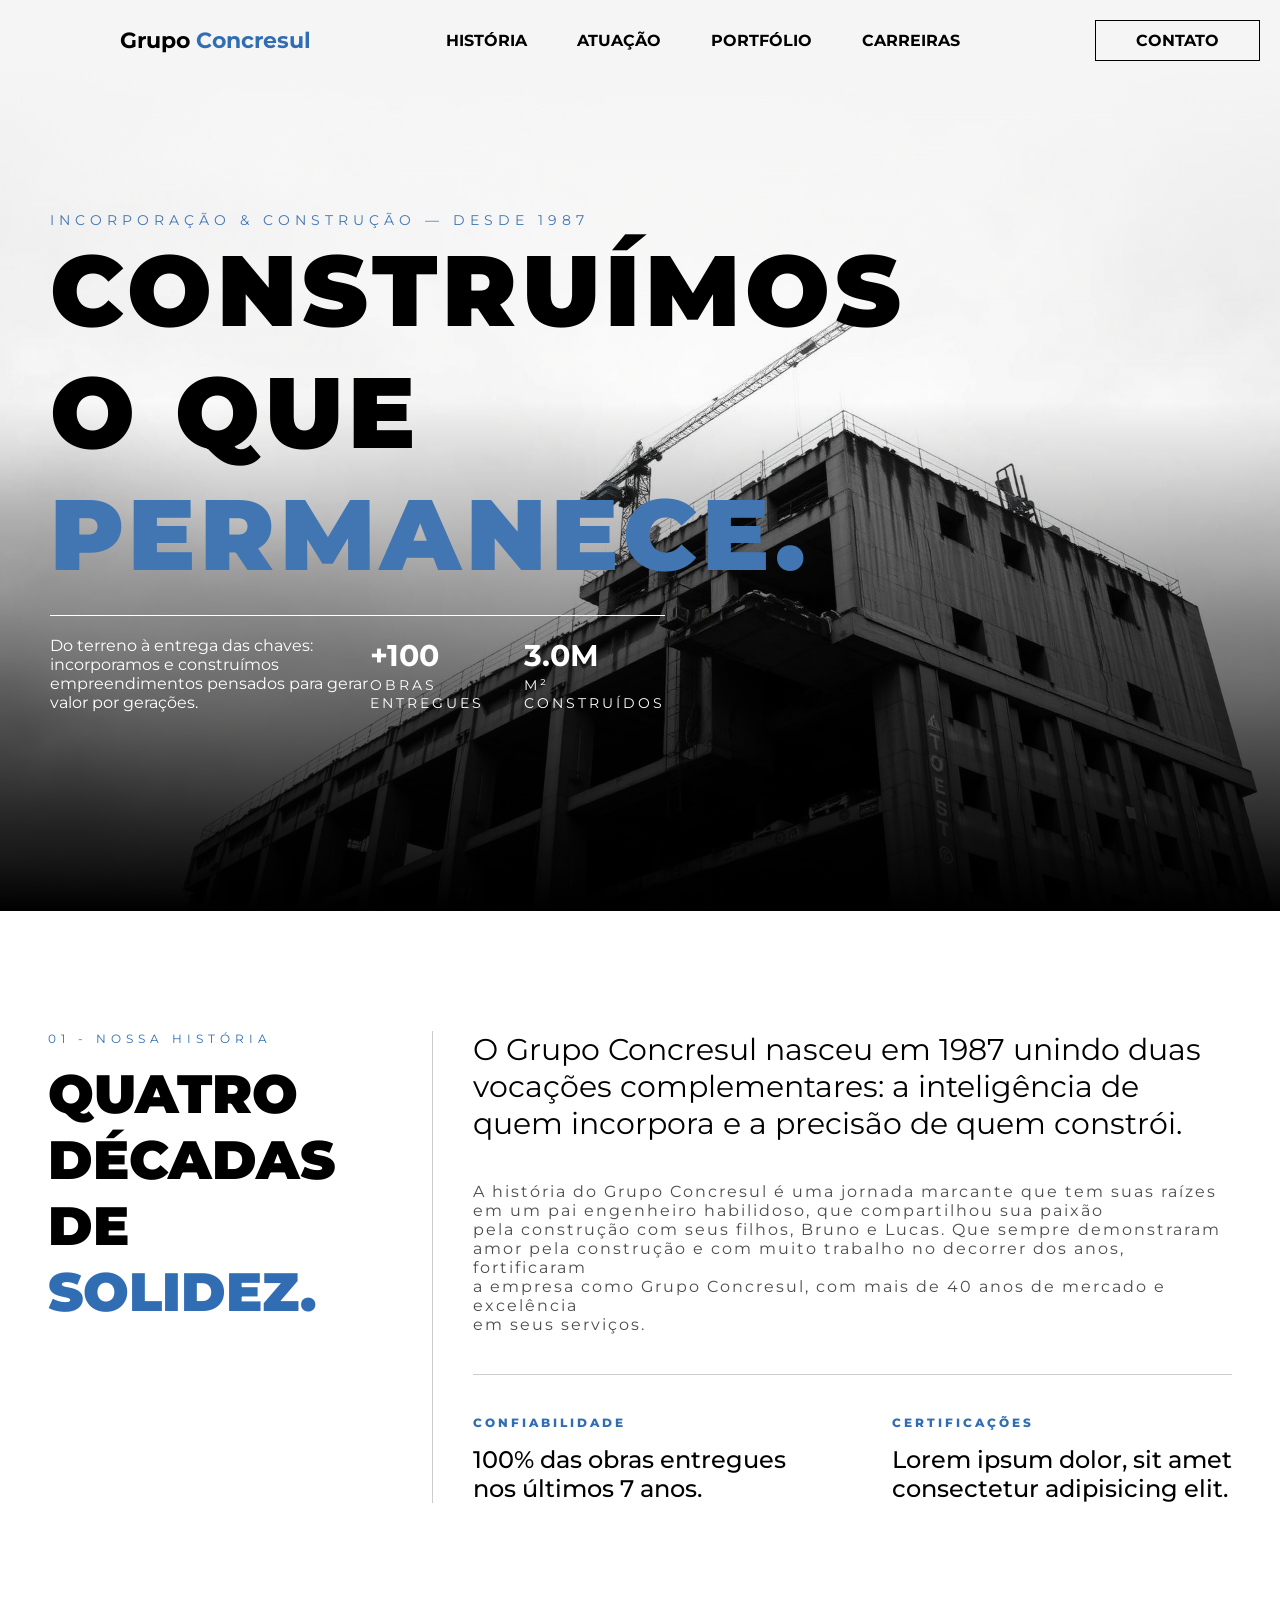
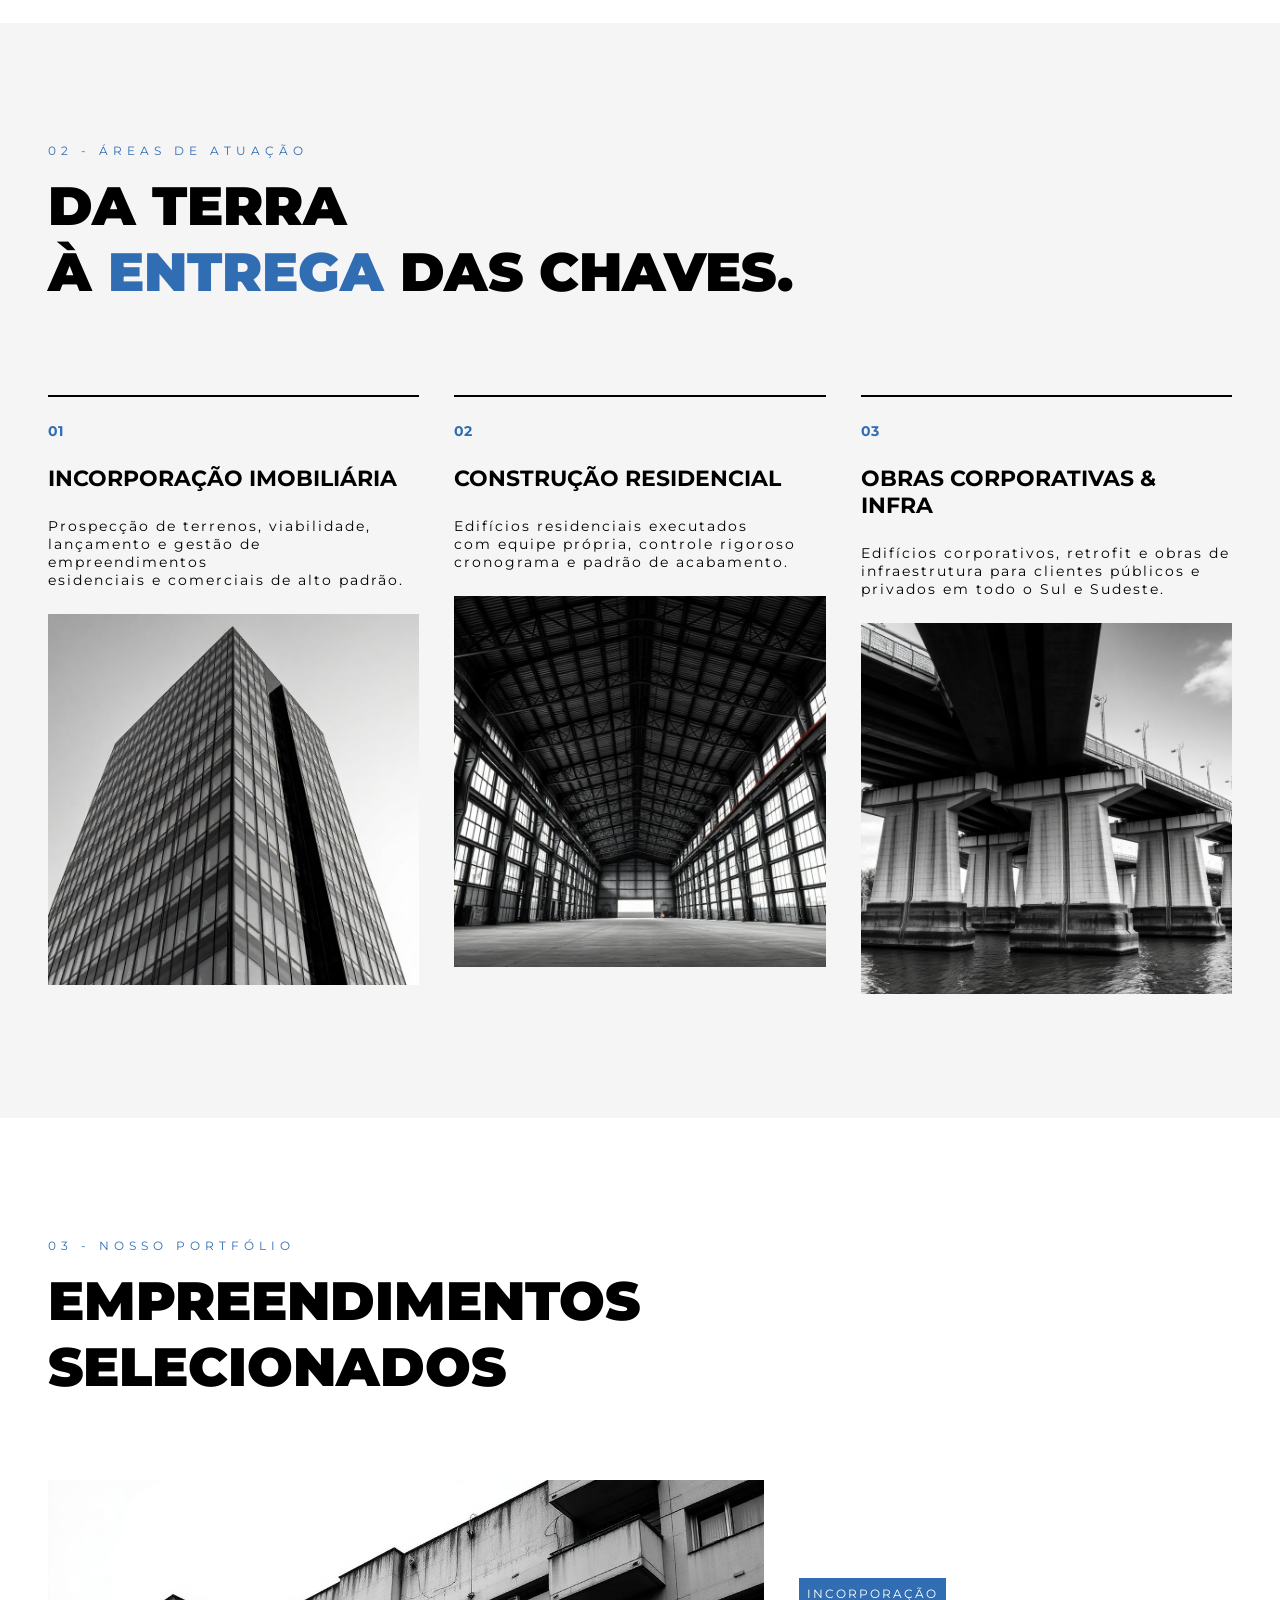
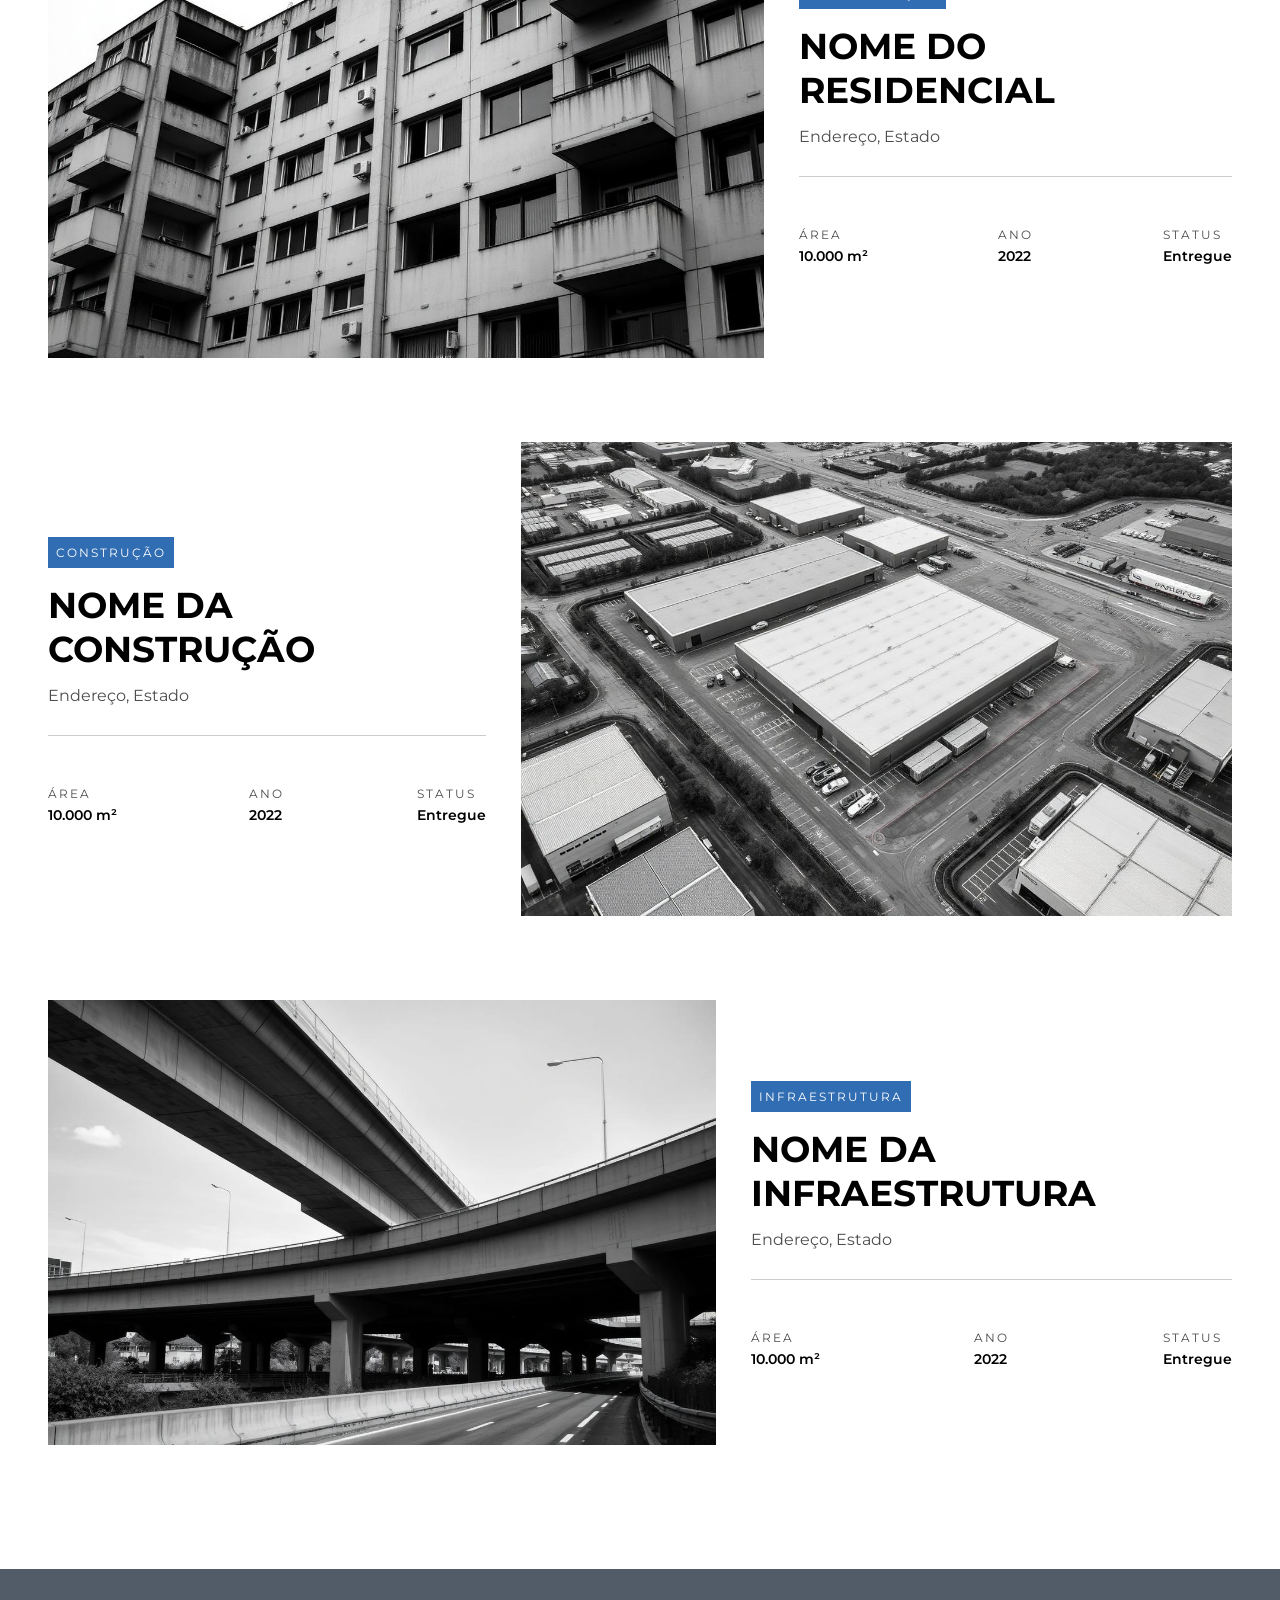
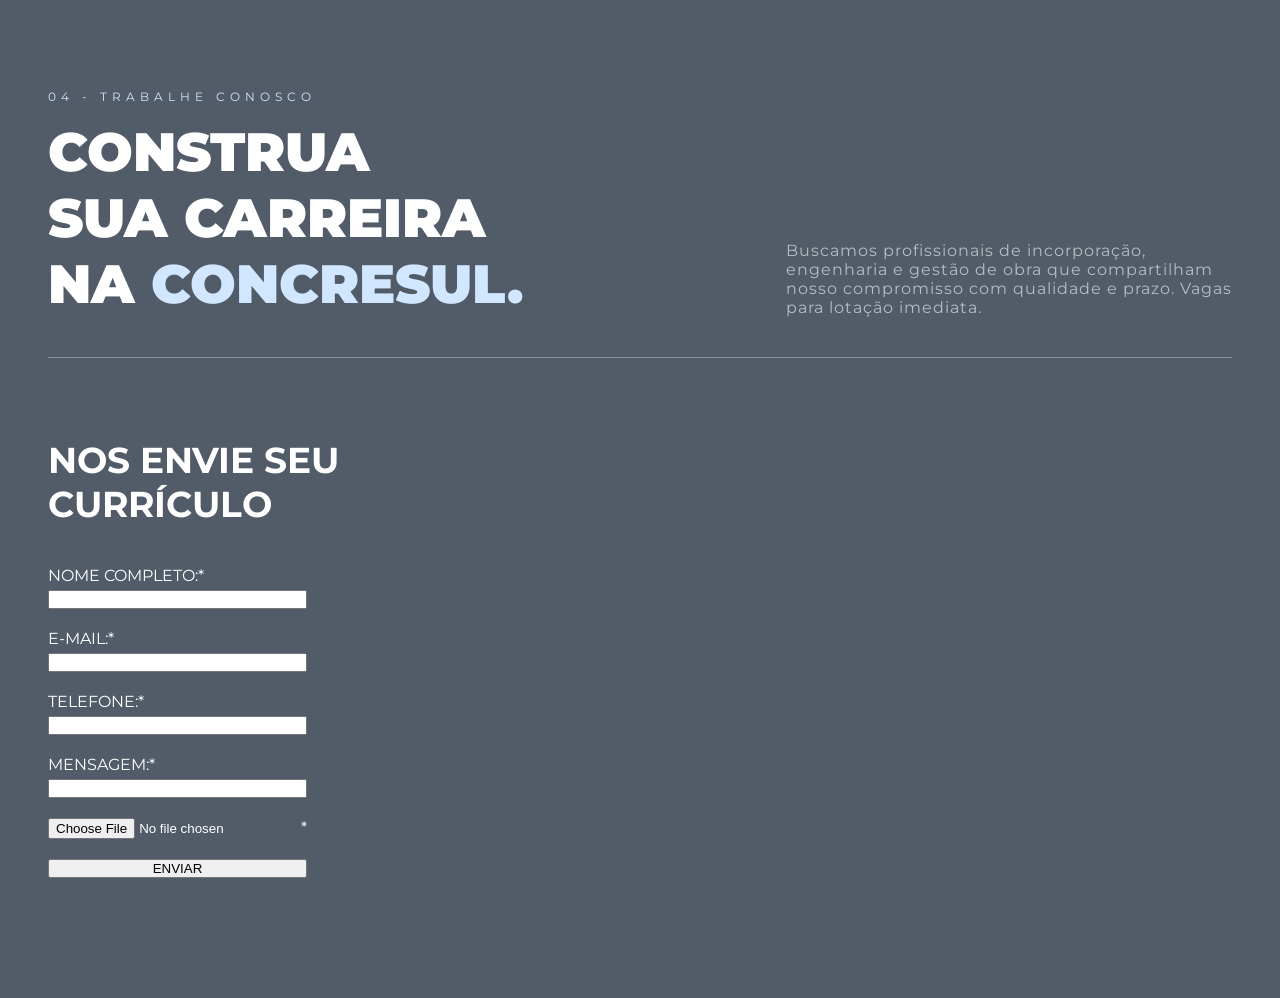
==== index.html @ 173fb658 "Nono commit - Adesão de section (Trabalhe Conosco)" ====
<!DOCTYPE html>
<html lang="pt-br">
<head>
    <meta charset="UTF-8">
    <meta name="viewport" content="width=device-width, initial-scale=1.0">
    <title>Grupo Concresul</title>
    <link rel="stylesheet" href="style.css">
</head>
<body>
    <header class="header">
        <div class="logo">
            <h1>
                <a href="">Grupo <span>Concresul</span></a>
            </h1>
        </div>

        <nav>
            <ul>
                <li><a href="">HISTÓRIA</a></li>
                <li><a href="">ATUAÇÃO</a></li>
                <li><a href="">PORTFÓLIO</a></li>
                <li><a href="">CARREIRAS</a></li>
            </ul>
        </nav>

        <div class="acoes">
            <a href="" class="btn-contato">CONTATO</a>
        </div>
    </header>

    <section class="inicio">
        <div class="textos">

            <div class="intro">
                <p>INCORPORAÇÃO & CONSTRUÇÃO — DESDE 1987</p>
            </div>

            <div class="headline">
                <h2>CONSTRUÍMOS<br>
                    O QUE<br>
                    <span>PERMANECE.</span>
                </h2>
            </div>

            <hr>

            <div class="descricao-estatisticas">
                
                <div class="descricao">
                    <p>
                        Do terreno à entrega das chaves: incorporamos e construímos<br>
                        empreendimentos pensados para gerar valor por gerações.
                    </p>
                </div>

                <div class="estatisticas">
                    
                    <div class="estatistica-item">
                        <p>+100</p>
                        <span>OBRAS ENTREGUES</span>
                    </div>

                    <div class="estatistica-item">
                        <p>3.0M</p>
                        <span>M² CONSTRUÍDOS</span>
                    </div>

                </div>

            </div>

        </div>
    </section>

    <section class="historia">
        <div class="historia-container">
            <div class="historia-header">
                <p class="historia-label">01 - NOSSA HISTÓRIA</p>
                <h2 class="historia-title">
                    QUATRO<br>
                    DÉCADAS<br>
                    DE <span>SOLIDEZ.</span>
                </h2>
            </div>

            <div class="historia-content">

                <div class="historia-texto">
                    <h3 class="historia-destaque">
                        O Grupo Concresul nasceu em 1987 unindo duas<br>
                        vocações complementares: a inteligência de<br>
                        quem incorpora e a precisão de quem constrói.
                    </h3>

                    <p class="historia-descricao">
                        A história do Grupo Concresul é uma jornada marcante que tem suas raízes <br> 
                        em um pai engenheiro habilidoso, que compartilhou sua paixão <br> 
                        pela construção com seus filhos, Bruno e Lucas. Que sempre demonstraram <br> 
                        amor pela construção e com muito trabalho no decorrer dos anos, fortificaram <br> 
                        a empresa como Grupo Concresul, com mais de 40 anos de mercado e excelência <br> 
                        em seus serviços.
                    </p>
                </div>

                <div class="historia-diferenciais">

                    <div class="diferencial">
                        <h4>CONFIABILIDADE</h4>
                        <p>100% das obras entregues<br> nos últimos 7 anos.</p>
                    </div>

                    <div class="diferencial">
                        <h4>CERTIFICAÇÕES</h4>
                        <p>Lorem ipsum dolor, sit amet<br> consectetur adipisicing elit.</p>
                    </div>

                </div>

            </div>
        </div>
    </section>

    <section class="areas">

        <div class="areas-content">

            <div class="areas-header">
                <p class="areas-label">02 - ÁREAS DE ATUAÇÃO</p>
                <h2 class="areas-title">
                    DA TERRA<br>
                    À <span>ENTREGA</span> DAS CHAVES.
                </h2>
            </div>

            <div class="areas-grid">

                <div class="area-card">
                    <div class="card-header">
                        <p class="area-numero">01</p>
                        <h3 class="area-titulo">INCORPORAÇÃO IMOBILIÁRIA</h3>
                        <p class="area-descricao">
                            Prospecção de terrenos, viabilidade,<br>
                            lançamento e gestão de empreendimentos<br>
                            esidenciais e comerciais de alto padrão.
                        </p>
                    </div>
                    <div class="area-image">
                        <img src="images/area-corporativo.jpg" alt="">
                    </div>
                </div>

                <div class="area-card">
                    <div class="card-header">
                        <p class="area-numero">02</p>
                        <h3 class="area-titulo">CONSTRUÇÃO RESIDENCIAL</h3>
                        <p class="area-descricao">
                            Edifícios residenciais executados<br> 
                            com equipe própria, controle rigoroso<br> cronograma e padrão de acabamento.
                        </p>
                    </div>
                    <div class="area-image">
                        <img src="images/area-industrial.jpg" alt="">
                    </div>
                </div>

                <div class="area-card">
                    <div class="card-header">
                        <p class="area-numero">03</p>
                        <h3 class="area-titulo">OBRAS CORPORATIVAS & INFRA</h3>
                        <p class="area-descricao">
                            Edifícios corporativos, retrofit e obras de<br>
                            infraestrutura para clientes públicos e<br>
                            privados em todo o Sul e Sudeste.
                        </p>
                    </div>
                    <div class="area-image">
                        <img src="images/area-infra.jpg" alt="">
                    </div>
                </div>

            </div>

        </div>
    </section>

    <section class="portfolio">

        <div class="portfolio-container">

            <header class="portfolio-header">
                <p class="section-label">03 - NOSSO PORTFÓLIO</p>
                <h2 class="section-title">
                    EMPREENDIMENTOS<br>
                    SELECIONADOS
                </h2>
            </header>

            <div class="portfolio-item">

                <div class="portfolio-media">
                    <img src="images/portfolio-1.jpg" alt="">
                </div>

                <div class="portfolio-info">

                    <div class="portfolio-info-header">
                        <span class="portfolio-category">INCORPORAÇÃO</span>
                        <h3 class="portfolio-name">NOME DO RESIDENCIAL</h3>
                        <p class="portfolio-location"> Endereço, Estado</p>
                    </div>

                    <div class="portfolio-meta">

                        <div class="portfolio-meta-item">
                            <p class="meta-label">ÁREA</p>
                            <p class="meta-value">10.000 m²</p>
                        </div>

                        <div class="portfolio-meta-item">
                            <p class="meta-label">ANO</p>
                            <p class="meta-value">2022</p>
                        </div>

                        <div class="portfolio-meta-item">
                            <p class="meta-label">STATUS</p>
                            <p class="meta-value">Entregue</p>
                        </div>
                    </div>
                </div>
            </div>

            <div class="portfolio-item-left">

                <div class="portfolio-media">
                    <img src="images/portfolio-2.jpg" alt="">
                </div>

                <div class="portfolio-info">

                    <div class="portfolio-info-header">
                        <span class="portfolio-category">CONSTRUÇÃO</span>
                        <h3 class="portfolio-name">NOME DA CONSTRUÇÃO</h3>
                        <p class="portfolio-location"> Endereço, Estado</p>
                    </div>

                    <div class="portfolio-meta">

                        <div class="portfolio-meta-item">
                            <p class="meta-label">ÁREA</p>
                            <p class="meta-value">10.000 m²</p>
                        </div>

                        <div class="portfolio-meta-item">
                            <p class="meta-label">ANO</p>
                            <p class="meta-value">2022</p>
                        </div>

                        <div class="portfolio-meta-item">
                            <p class="meta-label">STATUS</p>
                            <p class="meta-value">Entregue</p>
                        </div>
                    </div>
                </div>
            </div>

            <div class="portfolio-item">

                <div class="portfolio-media">
                    <img src="images/portfolio-3.jpg" alt="">
                </div>

                <div class="portfolio-info">

                    <div class="portfolio-info-header">
                        <span class="portfolio-category">INFRAESTRUTURA</span>
                        <h3 class="portfolio-name">NOME DA INFRAESTRUTURA</h3>
                        <p class="portfolio-location"> Endereço, Estado</p>
                    </div>

                    <div class="portfolio-meta">

                        <div class="portfolio-meta-item">
                            <p class="meta-label">ÁREA</p>
                            <p class="meta-value">10.000 m²</p>
                        </div>

                        <div class="portfolio-meta-item">
                            <p class="meta-label">ANO</p>
                            <p class="meta-value">2022</p>
                        </div>

                        <div class="portfolio-meta-item">
                            <p class="meta-label">STATUS</p>
                            <p class="meta-value">Entregue</p>
                        </div>
                    </div>
                </div>
            </div>

        </div>
    </section>
    
    <section class="trabalhe-conosco">

        <div class="trabalhe-content">
            <div class="trabalhe-header">
                <div class="trabalhe-cima">
                    <p>04 - TRABALHE CONOSCO</p>
                </div>
                <div class="trabalhe-baixo">
                    <h1>CONSTRUA<br>
                        SUA CARREIRA<br>
                        NA <span>CONCRESUL.</span></h1>
                        
                    <p>Buscamos profissionais de incorporação,<br>
                       engenharia e gestão de obra que compartilham<br>
                       nosso compromisso com qualidade e prazo. Vagas<br>
                       para lotação imediata.</p>
                </div>
            </div>

            <div class="trabalhe-formulario">

                <div class="formulario-header">
                    <h1>NOS ENVIE SEU<br>
                        CURRÍCULO</h1>
                </div>
                
                <div class="formulario">
                    <form action="" method="post">
                        <div class="nome">
                            <label for="name">NOME COMPLETO:<span>*</span></label>
                            <input type="text" required>
                        </div>

                        <div class="email">
                            <label for="email">E-MAIL:<span>*</span></label>
                            <input type="email" required>
                        </div>

                        <div class="telefone">
                            <label for="phone">TELEFONE:<span>*</span></label>
                            <input type="text" required>
                        </div>

                        <div class="mensagem">  
                            <label for="msg">MENSAGEM:<span>*</span></label>
                            <input type="text" required>
                        </div>

                        <div class="curriculo">
                            <label for="curriculo"></label>
                            <input type="file" required><span>*</span>
                        </div>

                        <button type="submit">ENVIAR</button>
                    </form>
                </div>
            </div>
        </div>
    </section>
</body>
</html>
---- style.css ----
@import url('https://fonts.googleapis.com/css2?family=Montserrat:ital,wght@0,100..900;1,100..900&display=swap');

*{
    margin: 0;
    padding: 0;
    box-sizing: border-box;
}

body{
    font-family: Montserrat;
}

html{
    scroll-behavior: smooth;
}

/* ===================== */
/* LAYOUT - HEADER */
/* ===================== */

.header{
    display: flex;
    justify-content: space-between;
    align-items: center;
    position: relative;

    padding: 20px 20px 0 120px;
    background-color: whitesmoke;
}

.logo h1{
    font-size: 22px;
}

.logo a{
    text-decoration: none;
    color: black;
}

.logo span{
    color: rgb(49, 109, 179);
}

/* ===================== */
/* NAVEGAÇÃO */
/* ===================== */

.header nav ul{
    display: flex;
    gap: 50px;
    list-style: none;
    font-size: 16px;
}

.header nav a{
    text-decoration: none;
    color: black;
    font-weight: bold;
    transition: 0.2s;
}

.header nav a:hover{
    color: rgba(0, 0, 0, 0.5);
}

/* ===================== */
/* COMPONENTES */
/* ===================== */

.acoes a{
    text-decoration: none;
    color: black;
}

.btn-contato{
    display: inline-block;
    border: 1px solid black;
    padding: 10px 40px;
    font-family: Montserrat;
    font-weight: bold;
    font-size: 16px;
    cursor: pointer;
    transition: 0.2s ease;
}

.btn-contato:hover{
    color: white;
    background-color: rgb(20, 58, 100);
    border-color: rgb(20, 58, 100);
}

/* ===================== */
/* HERO / INICIO */
/* ===================== */

.inicio{
    position: relative;
    min-height: 850px;

    padding: 150px 0 0 50px;

    background: url(images/obras.jpg) center/cover no-repeat;
}

.inicio::before{
    content: "";
    position: absolute;
    inset: 0;

    background: linear-gradient(
        to bottom,
        whitesmoke 0%,
        rgba(255,255,255,0) 40%,
        black 100%
    );
}

.inicio .textos{
    position: relative;
    z-index: 2;
}

.inicio .intro p{
    font-size: 14px;
    letter-spacing: 5px;
    color: rgb(65, 118, 179);
}

.inicio .headline h2{
    font-size: 100px;
    font-weight: 900;
    letter-spacing: 5px;
}

.inicio .headline span{
    color: rgb(65, 118, 179);
}

.inicio hr{
    height: 1px;
    width: 50%;
    background-color: white;
    border: none;
    margin: 20px 0;
}

/* ===================== */
/* DESCRIÇÃO + ESTATÍSTICAS */
/* ===================== */

.inicio .descricao-estatisticas{
    display: flex;
    justify-content: space-between;
    align-items: center;

    max-width: 50%;
    color: white;
}

.inicio .estatisticas{
    display: flex;
    gap: 40px;
}

.inicio .estatistica-item{
    display: flex;
    flex-direction: column;
    gap: 2px;
}

.inicio .estatistica-item p{
    font-size: 30px;
    font-weight: bold;
}

.inicio .estatistica-item span{
    font-size: 14px;
    letter-spacing: 3px;
}

/* ===================== */
/*       HISTÓRIA        */
/* ===================== */

.historia{
    padding: 120px 48px;
    display: flex;
    justify-content: center;
    gap: 40px;
}

.historia-container{
    width: 100%;
    max-width: 1300px;
    display: flex;
    gap: 40px;
}

.historia-header{
    border-right: 1px solid rgba(0, 0, 0, 0.2);
    padding-right: 40px;
}

.historia-label{
    font-size: 12px;
    color: rgb(49, 109, 179);
    letter-spacing: 5px;
    padding-bottom: 15px;
}

.historia-title{
    font-size: 54px;
    font-weight: 900;
}

.historia-title span{
    color: rgb(49, 109, 179);
}

.historia-content{
    display: flex;
    flex-direction: column;
    gap: 40px;
}

.historia-texto{
    display: flex;
    flex-direction: column;
    gap: 40px;
    border-bottom: 1px solid rgba(0, 0, 0, 0.2);
}

.historia-destaque{
    font-weight: 400;
    font-size: 30px;
}

.historia-descricao{
    letter-spacing: 2px;
    color: rgba(0, 0, 0, 0.7);
    padding-bottom: 40px;
}

.historia-diferenciais{
    display: flex;
    justify-content: space-between;
}

.diferencial h4{
    font-size: 12px;
    font-weight: 800;
    letter-spacing: 3px;
    color: rgb(49, 109, 179);
    padding-bottom: 15px;
}

.diferencial p{
    font-weight: 500;
    font-size: 24px;
}

/* ===================== */
/*   ÁREAS DE ATUAÇÃO    */
/* ===================== */

.areas{
    background-color: whitesmoke;
    padding: 120px 48px;
    display: flex;
    justify-content: center;
}

.areas-content{
    width: 100%;
    max-width: 1300px;
}

.areas-header{
    margin-bottom: 90px;
}

.areas-label{
    font-size: 12px;
    letter-spacing: 5px;
    color: rgb(49, 109, 179);
    margin-bottom: 15px;
}

.areas-title{
    font-size: 54px;
    font-weight: 900;
}

.areas-title span{
    color: rgb(49, 109, 179);
}

.areas-grid{
    display: flex;
    gap: 35px;
}

.area-card{
    display: flex;
    flex-direction: column;
    gap: 25px;
    transition: transform 0.3s ease;
    cursor: pointer;
}

.area-card .card-header{
    transition: transform 0.3s ease;
}

.area-image{
    overflow: hidden;
}

.area-image img{
    width: 100%;
    max-width: 405px;
    object-fit: cover;
    transition: transform 0.4s ease;
}

.area-card:hover .area-image img{
    transform: scale(1.05);
}

.area-card:hover .card-header{
    transform: translateY(-10px);
}

.card-header{
    display: flex;
    flex-direction: column;
    gap: 25px;
}

.area-numero{
    border-top: 2px solid black;
    padding-top: 25px;
    font-size: 14px;
    font-weight: bold;
    color: rgb(49, 109, 179);
}

.area-titulo{
    font-size: 22px;
    font-weight: 700;
}

.area-descricao{
    font-size: 14px;
    letter-spacing: 2px;
}

/* ===================== */
/*       PORTFÓLIO       */
/* ===================== */

.portfolio{
    padding: 120px 48px;
    display: flex;
    justify-content: center;
}

.portfolio-container{
    width: 100%;
    max-width: 1300px;
    display: flex;
    flex-direction: column;

    gap: 80px;
}

.section-label{
    font-size: 12px;
    letter-spacing: 5px;
    color: rgb(49, 109, 179);
    margin-bottom: 15px;
}

.section-title{
    font-size: 54px;
    font-weight: 900;
}

.portfolio-item{
    display: flex;
    align-items: center;
    gap: 35px;
}

.portfolio-item-left{
    display: flex;
    flex-direction: row-reverse;
    align-items: center;
    gap: 35px;
}

.portfolio-media{
    overflow: hidden;
}

.portfolio-media img{
    width: 100%;
    max-width: 750px;
    object-fit: cover;

    transition: transform 0.4s ease;
}

.portfolio-media img:hover{
    transform: scale(1.05);
}

.portfolio-info{
    display: flex;
    flex-direction: column;
    gap: 50px;
}

.portfolio-info-header{
    display: flex;
    flex-direction: column;
    gap: 15px;
    padding-bottom: 30px;
    border-bottom: 1px solid rgba(0, 0, 0, 0.2);
}

.portfolio-category{
    background-color: rgb(49, 109, 179);
    color: white;
    font-size: 12px;
    padding: 8px;
    letter-spacing: 2px;
    width: fit-content;
}

.portfolio-name{
    font-size: 36px;
}

.portfolio-location{
    color: rgba(0, 0, 0, 0.7);
}

.portfolio-meta{
    display: flex;
    justify-content: space-between;
}

.portfolio-meta-item{
    display: flex;
    flex-direction: column;
    gap: 5px;
}

.meta-label{
    font-size: 12px;
    letter-spacing: 2px;
    color: rgba(0, 0, 0, 0.7);
}

.meta-value{
    font-size: 14px;
    font-weight: 600;
}

/* ===================== */
/*   TRABALHE CONOSCO    */
/* ===================== */

.trabalhe-conosco{
    padding: 120px 48px;
    display: flex;
    justify-content: center;
    background-color: rgb(81, 92, 104);
    color: white;
}

.trabalhe-content{
    width: 100%;
    max-width: 1300px;
    display: flex;
    flex-direction: column;

    gap: 80px;
}

.trabalhe-header{
    display: flex;
    flex-direction: column;
    padding-bottom: 40px;

    border-bottom: 1px solid rgba(255, 255, 255, 0.329);
}

.trabalhe-cima p{
    font-size: 12px;
    letter-spacing: 5px;
    color: rgb(209, 230, 255);
    margin-bottom: 15px;
}

.trabalhe-baixo{
    display: flex;
    align-items: end;
    justify-content: space-between;
}

.trabalhe-baixo p{
    font-size: 16px;
    letter-spacing: 1px;
    color: rgba(255, 255, 255, 0.589);
}

.trabalhe-baixo h1{
    font-size: 54px;
    font-weight: 900;
}

.trabalhe-baixo span{
    color: rgb(209, 230, 255);
}

.trabalhe-formulario{
    display: flex;
    flex-direction: column;
    gap: 40px;
}

.formulario-header h1{
    font-size: 36px;
}

.formulario form{
    display: flex;
    flex-direction: column;
    width: fit-content;
    gap: 20px;
}

.nome, .email, 
.telefone, .mensagem{
    display: flex;
    flex-direction: column;
    gap: 5px;
}
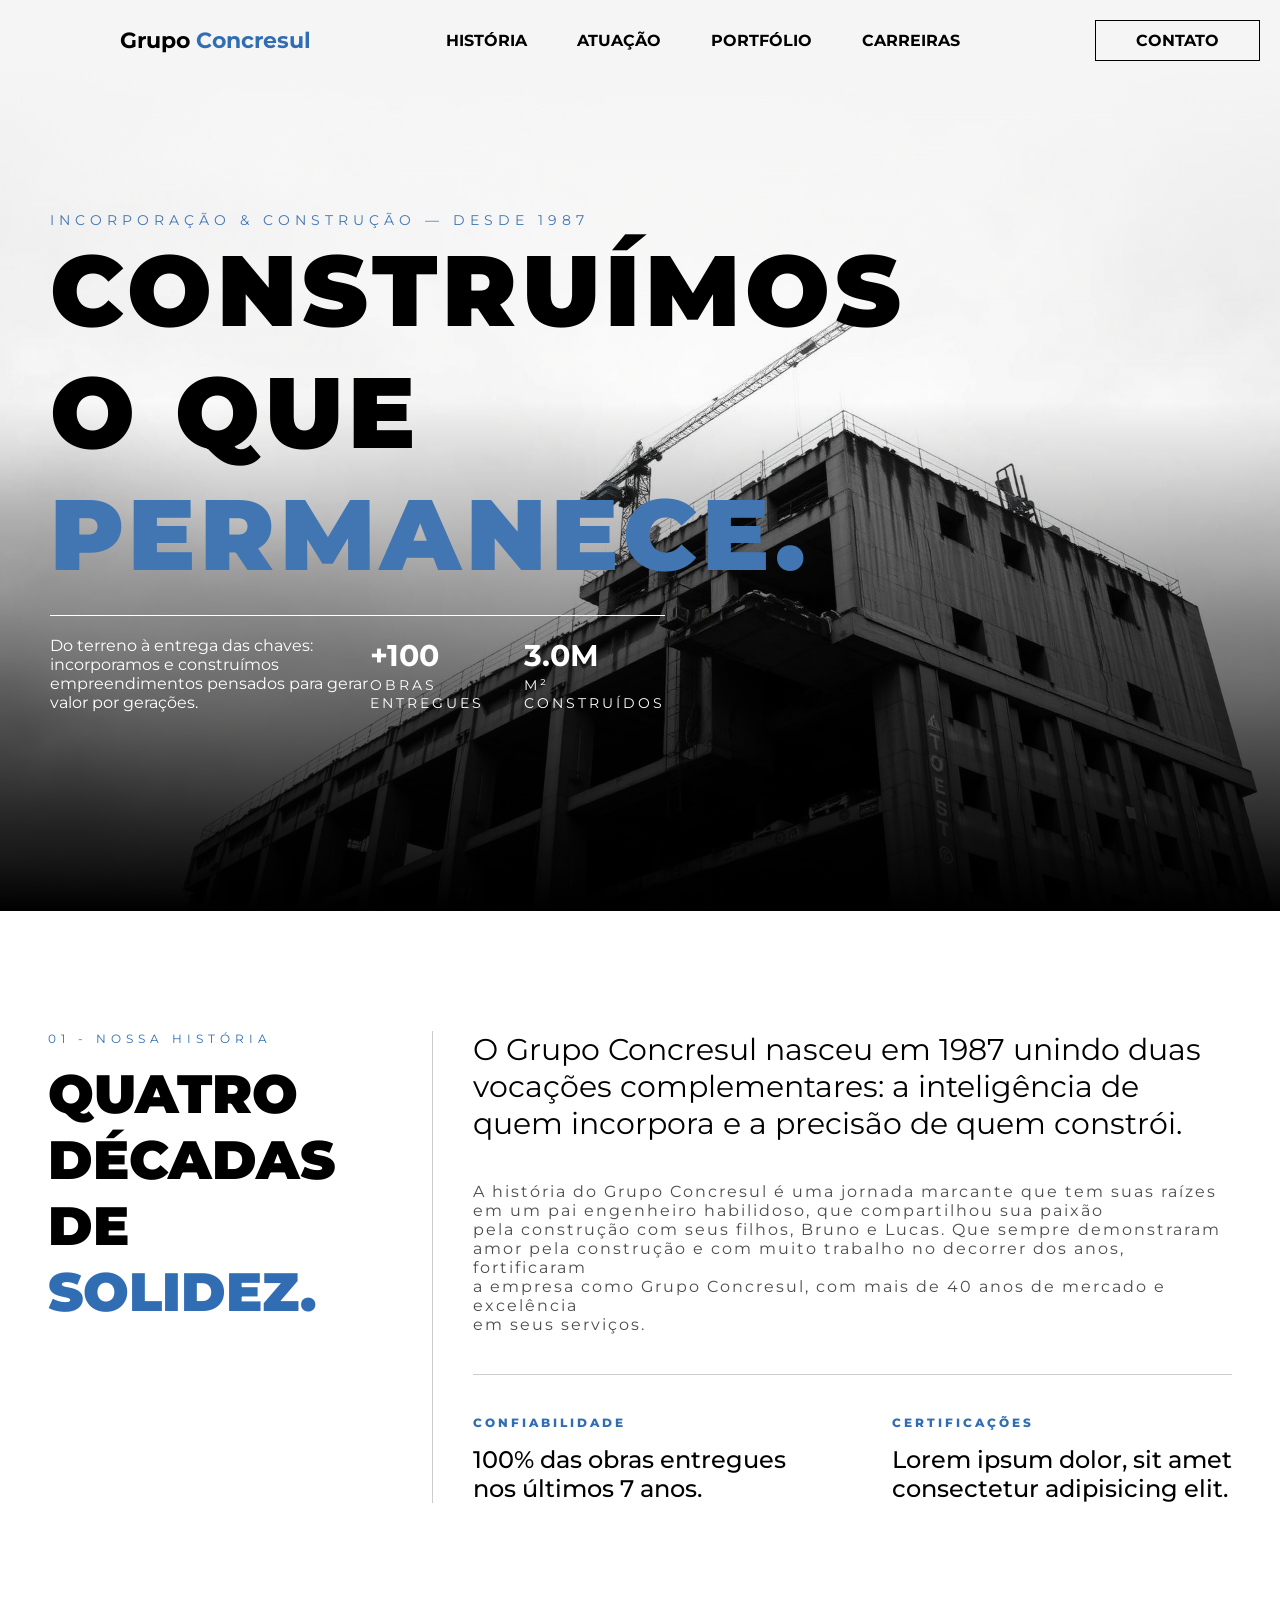
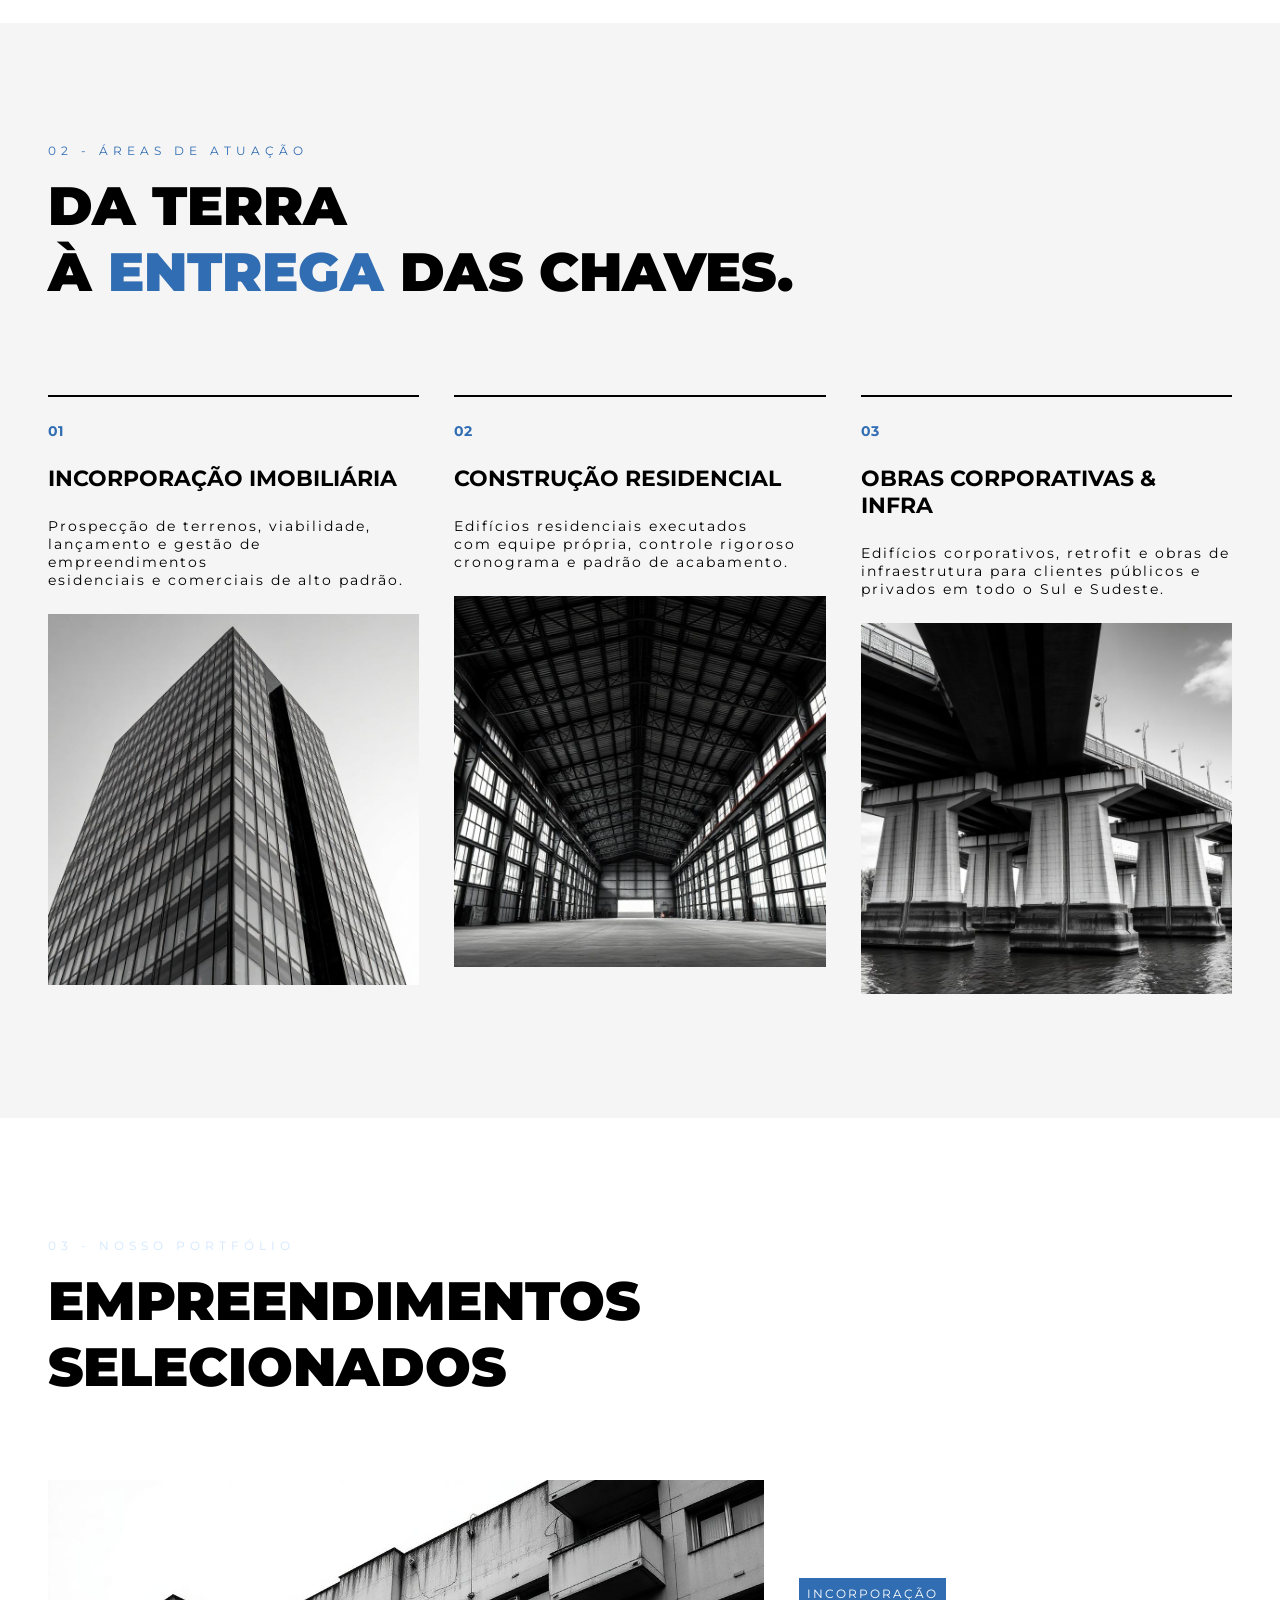
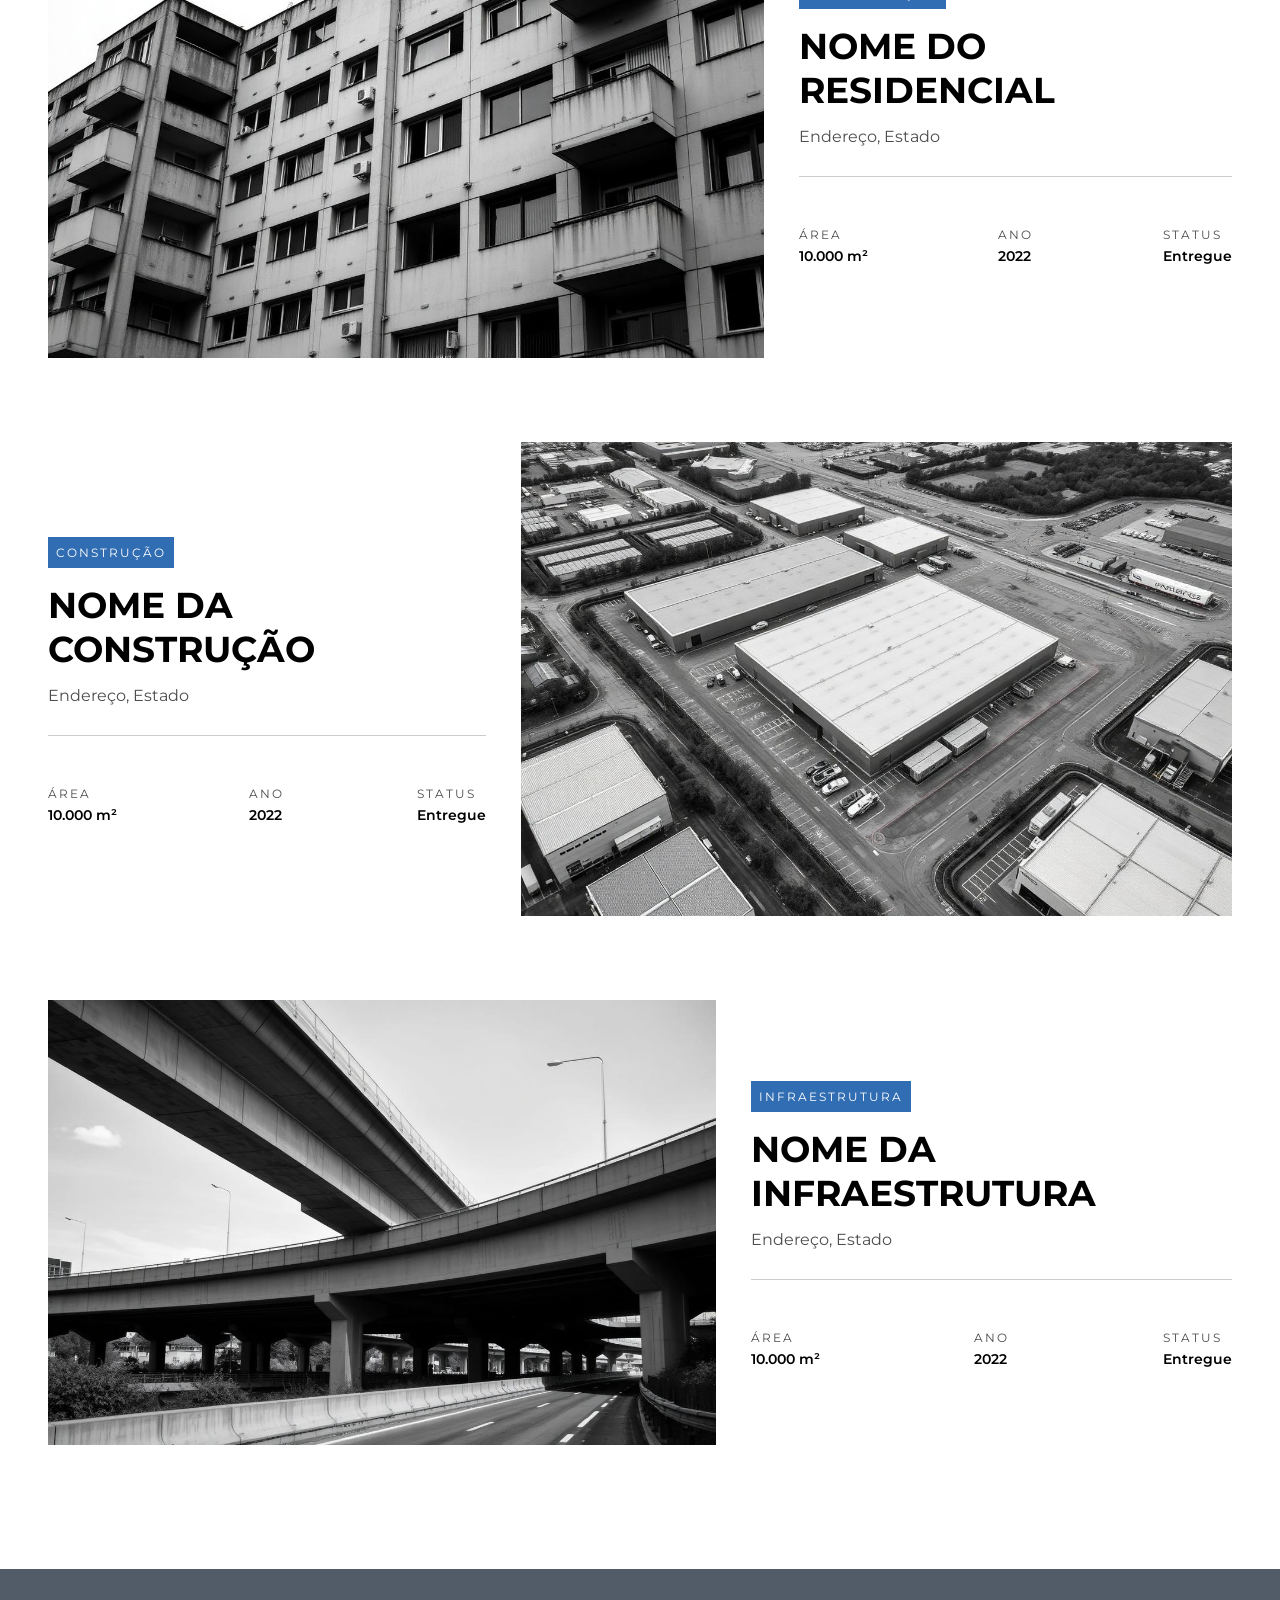
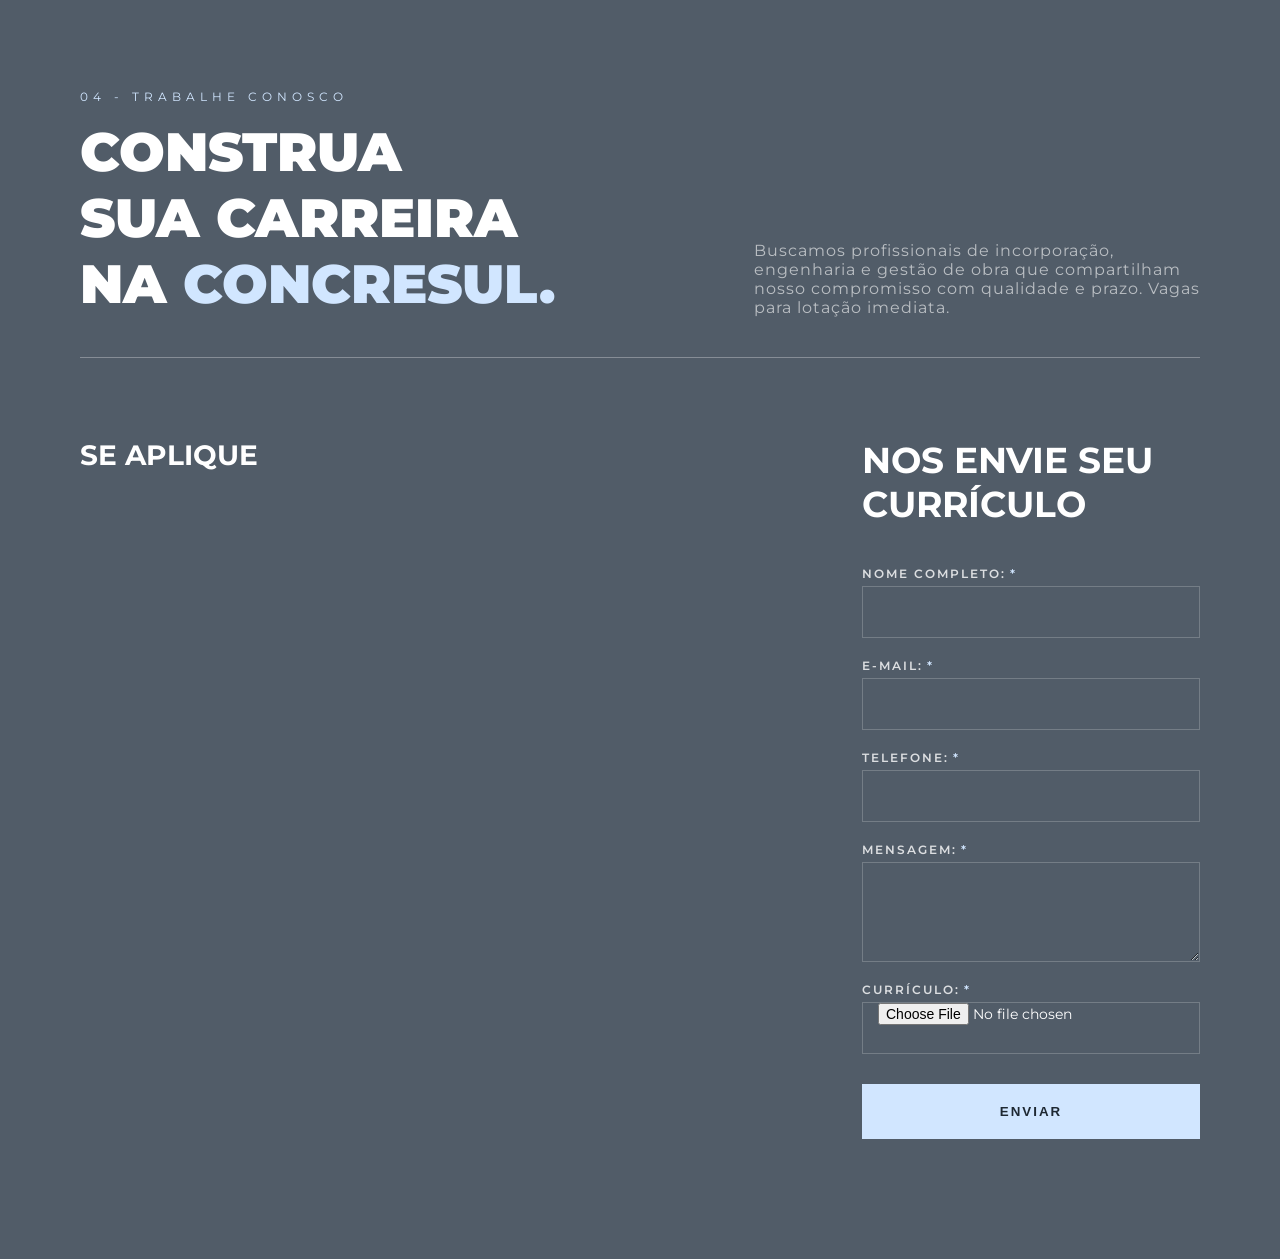
==== commit 67d76949: "Décimo commit - Ajustes na area de trabalhe conosco" ====
--- a/index.html
+++ b/index.html
@@ -300,61 +300,76 @@
         </div>
     </section>
     
-    <section class="trabalhe-conosco">
-
-        <div class="trabalhe-content">
-            <div class="trabalhe-header">
-                <div class="trabalhe-cima">
-                    <p>04 - TRABALHE CONOSCO</p>
-                </div>
-                <div class="trabalhe-baixo">
-                    <h1>CONSTRUA<br>
+    <section class="carrers">
+
+        <div class="carrers-container">
+
+            <header class="carrers-header">
+
+                <p class="section-label">04 - TRABALHE CONOSCO</p>
+
+                <div class="carrers-hero">
+                    <h2 class="section-title">
+                        CONSTRUA<br>
                         SUA CARREIRA<br>
-                        NA <span>CONCRESUL.</span></h1>
-                        
-                    <p>Buscamos profissionais de incorporação,<br>
-                       engenharia e gestão de obra que compartilham<br>
-                       nosso compromisso com qualidade e prazo. Vagas<br>
-                       para lotação imediata.</p>
-                </div>
-            </div>
-
-            <div class="trabalhe-formulario">
-
-                <div class="formulario-header">
-                    <h1>NOS ENVIE SEU<br>
-                        CURRÍCULO</h1>
-                </div>
-                
-                <div class="formulario">
-                    <form action="" method="post">
-                        <div class="nome">
-                            <label for="name">NOME COMPLETO:<span>*</span></label>
+                        NA <span>CONCRESUL.</span>
+                    </h2>
+
+                    <p class="carrers-descricao">
+                        Buscamos profissionais de incorporação,<br>
+                        engenharia e gestão de obra que compartilham<br>
+                        nosso compromisso com qualidade e prazo. Vagas<br>
+                        para lotação imediata.
+                    </p>
+                </div>
+
+            </header>
+
+            <div class="carrers-content">
+
+                <aside class="carrers-sidebar">
+                    <h3 class="carrers-sidebar-title">SE APLIQUE</h3>
+                </aside>
+
+                <div class="carrers-form">
+
+                    <div class="carrers-form-header">
+                        <h3>
+                            NOS ENVIE SEU<br>
+                            CURRÍCULO
+                        </h3>
+                    </div>
+
+                    <form class="form">
+
+                        <div class="form-group">
+                            <label>NOME COMPLETO:<span>*</span></label>
                             <input type="text" required>
                         </div>
 
-                        <div class="email">
-                            <label for="email">E-MAIL:<span>*</span></label>
+                        <div class="form-group">
+                            <label>E-MAIL:<span>*</span></label>
                             <input type="email" required>
                         </div>
 
-                        <div class="telefone">
-                            <label for="phone">TELEFONE:<span>*</span></label>
+                        <div class="form-group">
+                            <label>TELEFONE:<span>*</span></label>
                             <input type="text" required>
                         </div>
 
-                        <div class="mensagem">  
-                            <label for="msg">MENSAGEM:<span>*</span></label>
-                            <input type="text" required>
-                        </div>
-
-                        <div class="curriculo">
-                            <label for="curriculo"></label>
-                            <input type="file" required><span>*</span>
+                        <div class="form-group">
+                            <label>MENSAGEM:<span>*</span></label>
+                            <textarea></textarea>
+                        </div>
+
+                        <div class="form-group">
+                            <label>CURRÍCULO:<span>*</span></label>
+                            <input type="file" required>
                         </div>
 
                         <button type="submit">ENVIAR</button>
                     </form>
+
                 </div>
             </div>
         </div>
--- a/style.css
+++ b/style.css
@@ -472,79 +472,156 @@
 /*   TRABALHE CONOSCO    */
 /* ===================== */
 
-.trabalhe-conosco{
-    padding: 120px 48px;
+.carrers{
+    padding: 120px 80px;
     display: flex;
     justify-content: center;
     background-color: rgb(81, 92, 104);
     color: white;
 }
 
-.trabalhe-content{
+.carrers-container{
     width: 100%;
     max-width: 1300px;
     display: flex;
     flex-direction: column;
-
     gap: 80px;
 }
 
-.trabalhe-header{
-    display: flex;
-    flex-direction: column;
+.carrers-header{
+    border-bottom: 1px solid rgba(255, 255, 255, 0.3);
     padding-bottom: 40px;
-
-    border-bottom: 1px solid rgba(255, 255, 255, 0.329);
-}
-
-.trabalhe-cima p{
+}
+
+.section-label{
     font-size: 12px;
     letter-spacing: 5px;
     color: rgb(209, 230, 255);
     margin-bottom: 15px;
 }
 
-.trabalhe-baixo{
-    display: flex;
-    align-items: end;
+.carrers-hero{
+    display: flex;
     justify-content: space-between;
-}
-
-.trabalhe-baixo p{
+    align-items: flex-end;
+}
+
+.section-title{
+    font-size: 54px;
+    font-weight: 900;
+}
+
+.section-title span{
+    color: rgb(209, 230, 255);
+}
+
+.carrers-descricao{
     font-size: 16px;
     letter-spacing: 1px;
-    color: rgba(255, 255, 255, 0.589);
-}
-
-.trabalhe-baixo h1{
-    font-size: 54px;
-    font-weight: 900;
-}
-
-.trabalhe-baixo span{
+    color: rgba(255, 255, 255, 0.6);
+}
+
+.carrers-content{
+    display: flex;
+    justify-content: space-between;
+}
+
+.carrers-sidebar-title{
+    font-size: 28px;
+}
+
+.carrers-form{
+    display: flex;
+    flex-direction: column;
+    gap: 40px;
+}
+
+.carrers-form-header h3{
+    font-size: 36px;
+}
+
+.form{
+    display: flex;
+    flex-direction: column;
+    gap: 20px;
+    width: fit-content;
+
+    width: 100%;
+    max-width: 500px;
+}
+
+.form-group{
+    display: flex;
+    flex-direction: column;
+    gap: 5px;
+}
+
+.form-group label{
+    font-size: 12px;
+    letter-spacing: 2px;
+    font-weight: 600;
+    color: rgba(255, 255, 255, 0.8);
+}
+
+.form-group label span{
     color: rgb(209, 230, 255);
-}
-
-.trabalhe-formulario{
-    display: flex;
-    flex-direction: column;
-    gap: 40px;
-}
-
-.formulario-header h1{
-    font-size: 36px;
-}
-
-.formulario form{
-    display: flex;
-    flex-direction: column;
-    width: fit-content;
-    gap: 20px;
-}
-
-.nome, .email, 
-.telefone, .mensagem{
-    display: flex;
-    flex-direction: column;
-    gap: 5px;
+    margin-left: 4px;
+}
+
+.form-group input{
+    height: 52px;
+    padding: 0 15px;
+    border: 1px solid rgba(255, 255, 255, 0.2);
+    background-color: transparent;
+    color: white;
+    font-family: Montserrat;
+    font-size: 14px;
+    transition: all 0.25s ease;
+}
+
+.form-group:nth-child(4) input{
+    height: 90px;
+}
+
+.form-group input:focus{
+    outline: none;
+    border-color: rgb(209, 230, 255);
+}
+
+.form-group textarea{
+    min-height: 100px;
+    padding: 15px;
+    resize: vertical;
+    border: 1px solid rgba(255, 255, 255, 0.2);
+    background: transparent;
+    color: white;
+    font-family: Montserrat;
+}
+
+.form-group textarea:focus{
+    outline: none;
+    border-color: rgb(209, 230, 255);
+}
+
+.form button{
+    margin-top: 10px;
+    height: 55px;
+    border: none;
+    background-color: rgb(209, 230, 255);
+    color: rgb(30, 40, 50);
+    font-weight: 700;
+    letter-spacing: 2px;
+    cursor: pointer;
+    transition: all 0.3s ease;
+}
+
+.form button:hover{
+    background-color: white;
+    transform: translateY(-2px);
+    box-shadow: 0 10px 25px rgba(0, 0, 0, 0.2);
+}
+
+.form button:active{
+    transform: translateY(0);
+    box-shadow: none;
 }
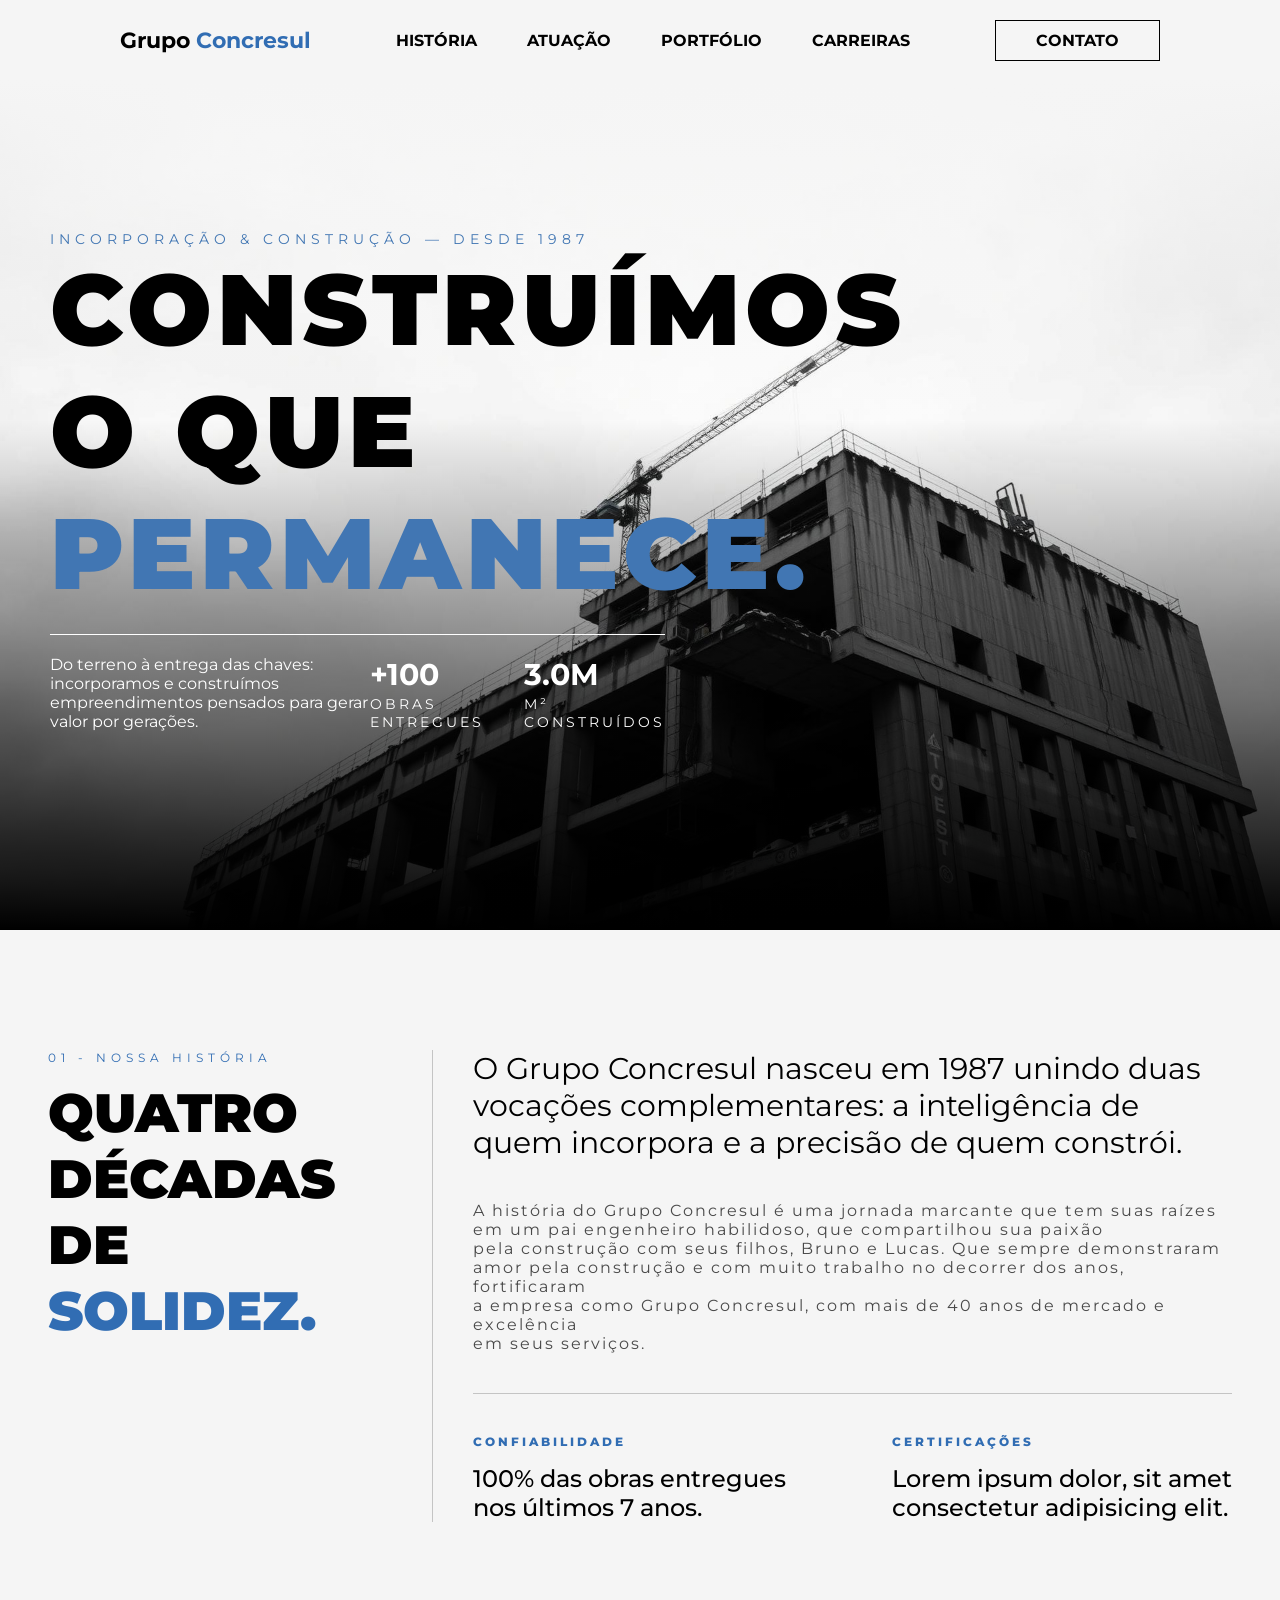
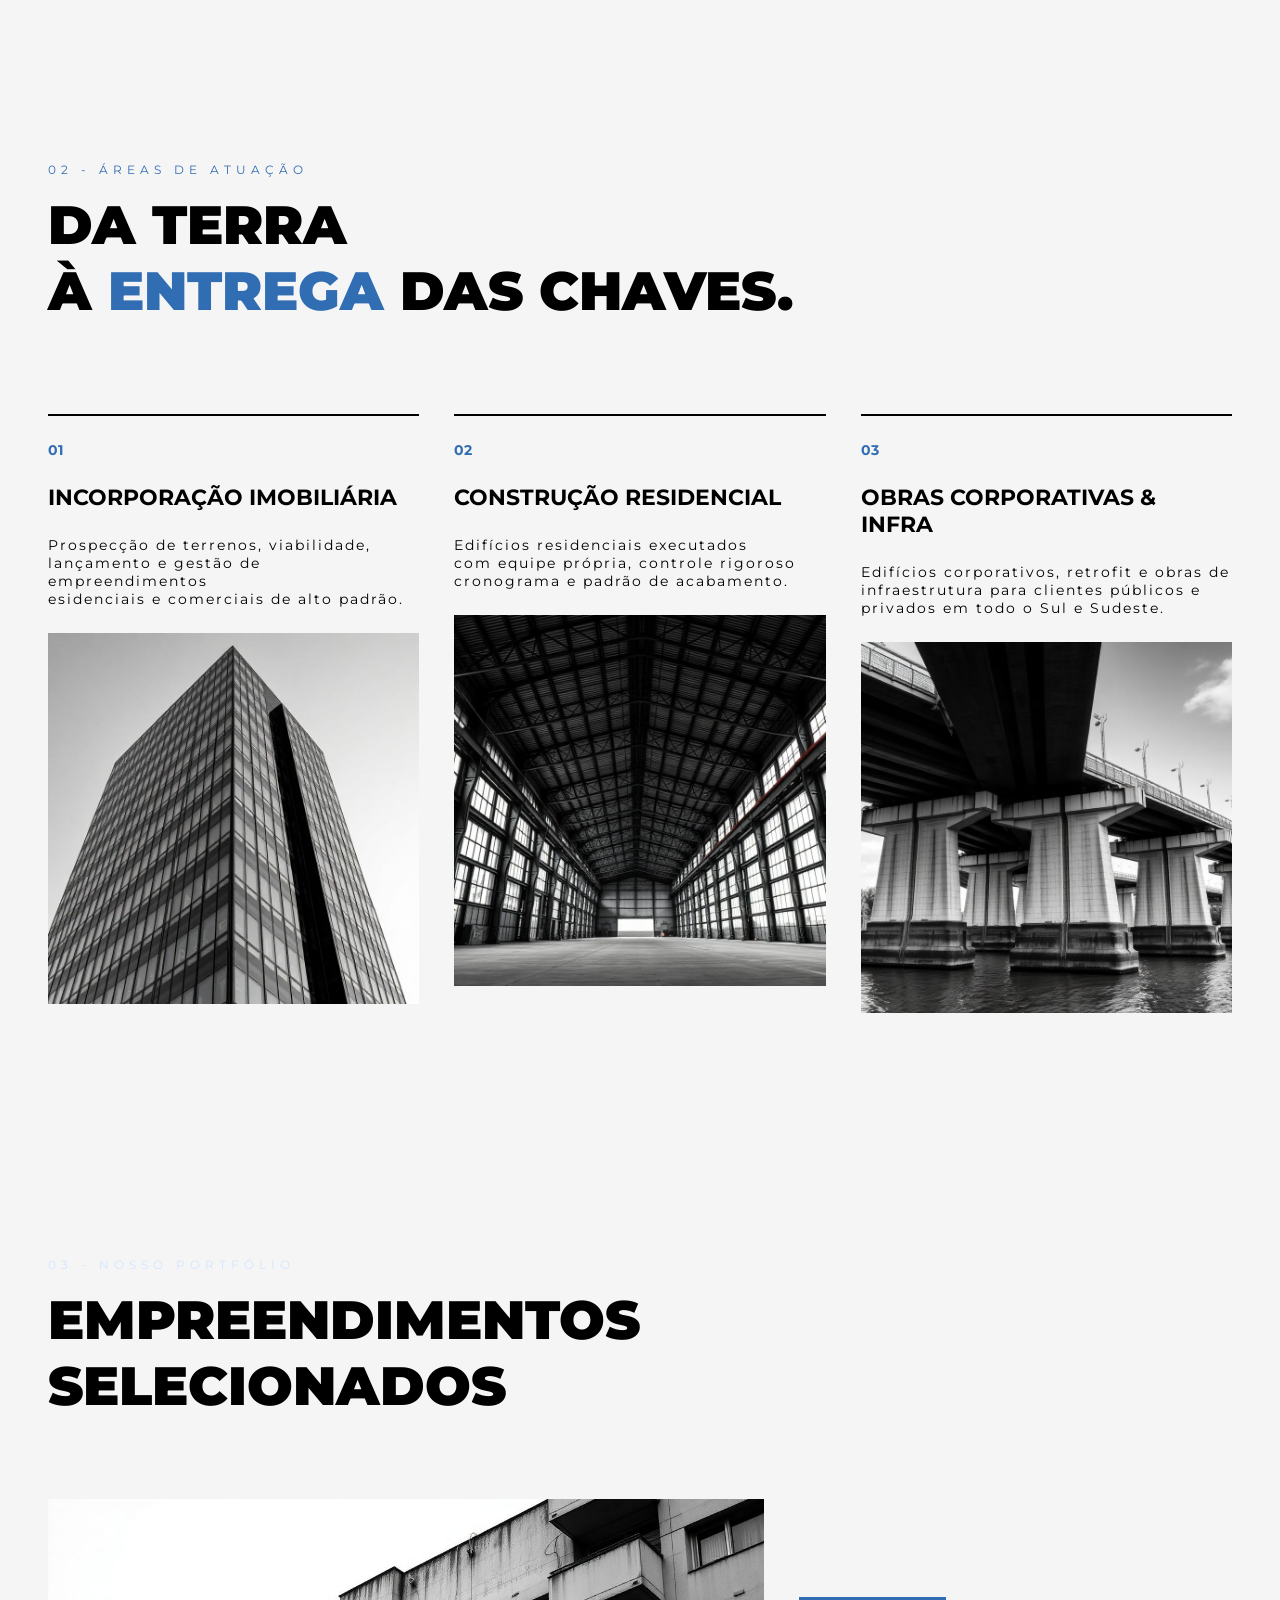
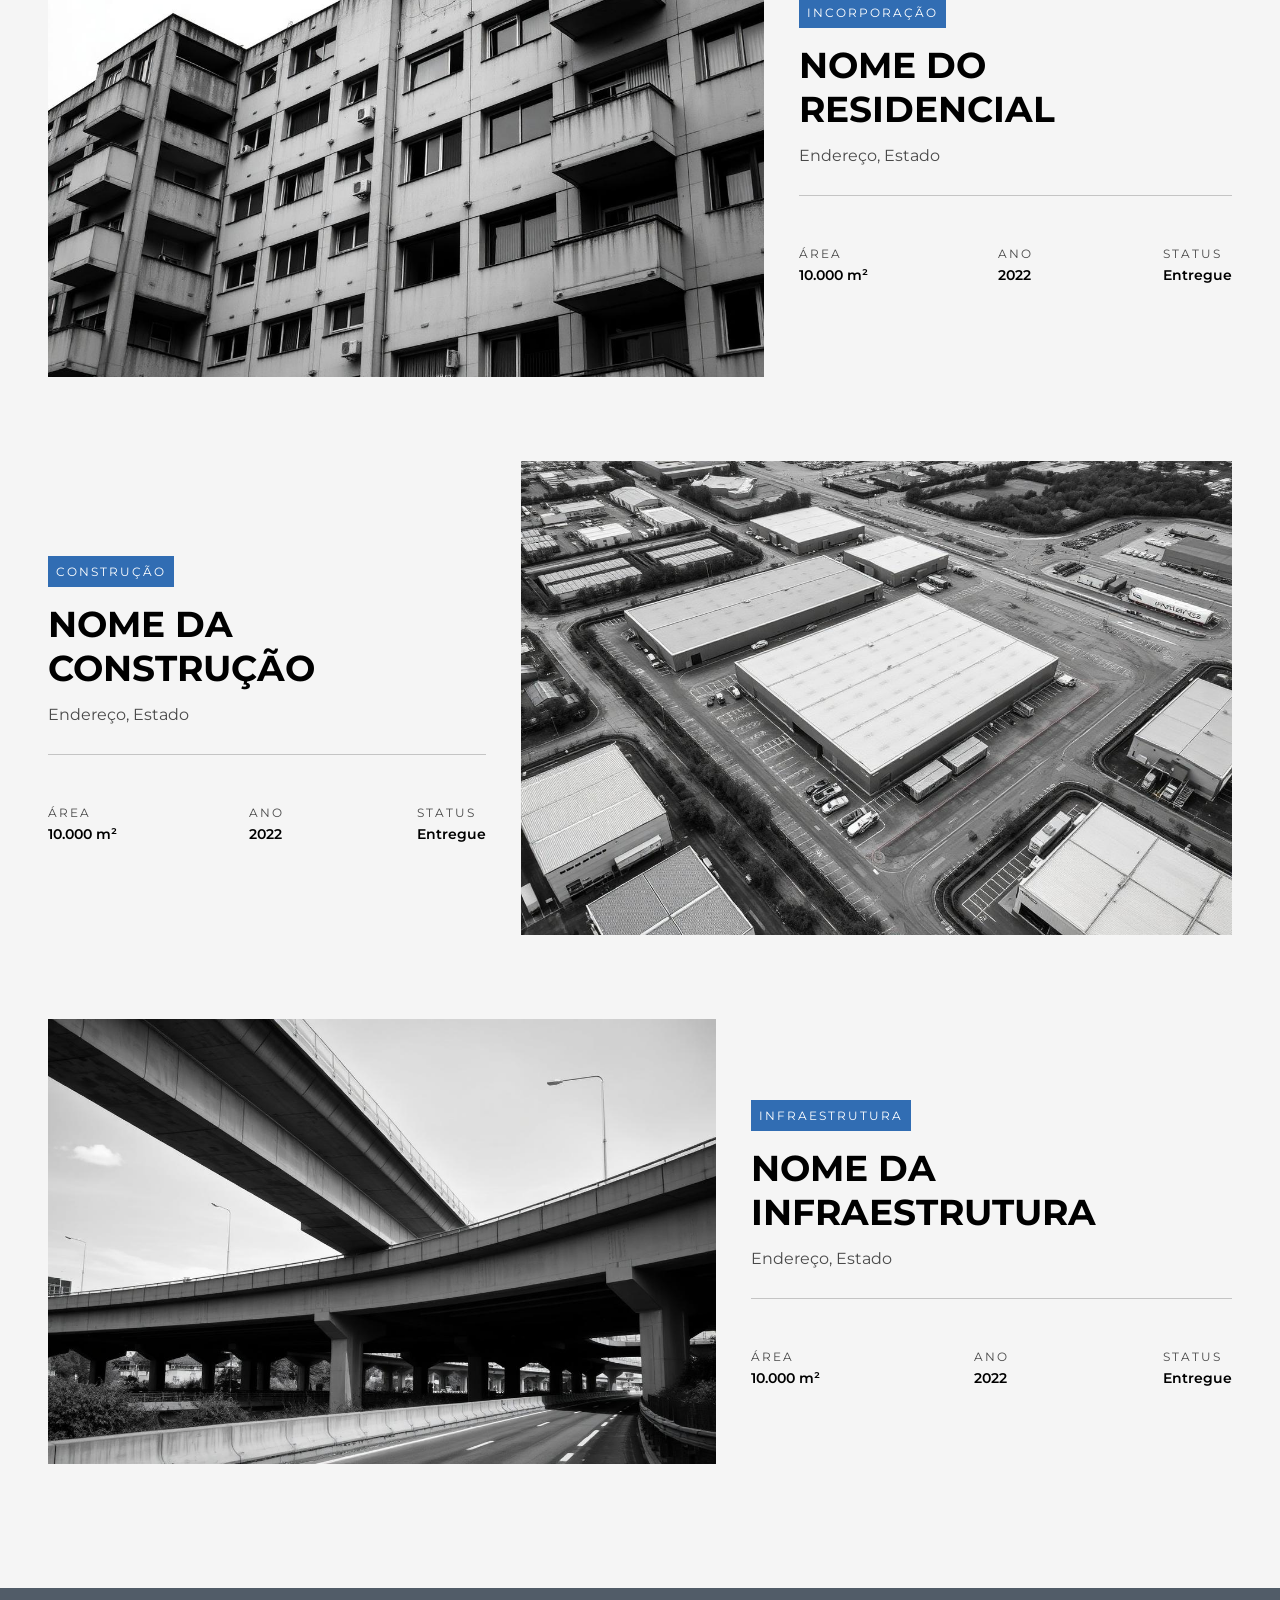
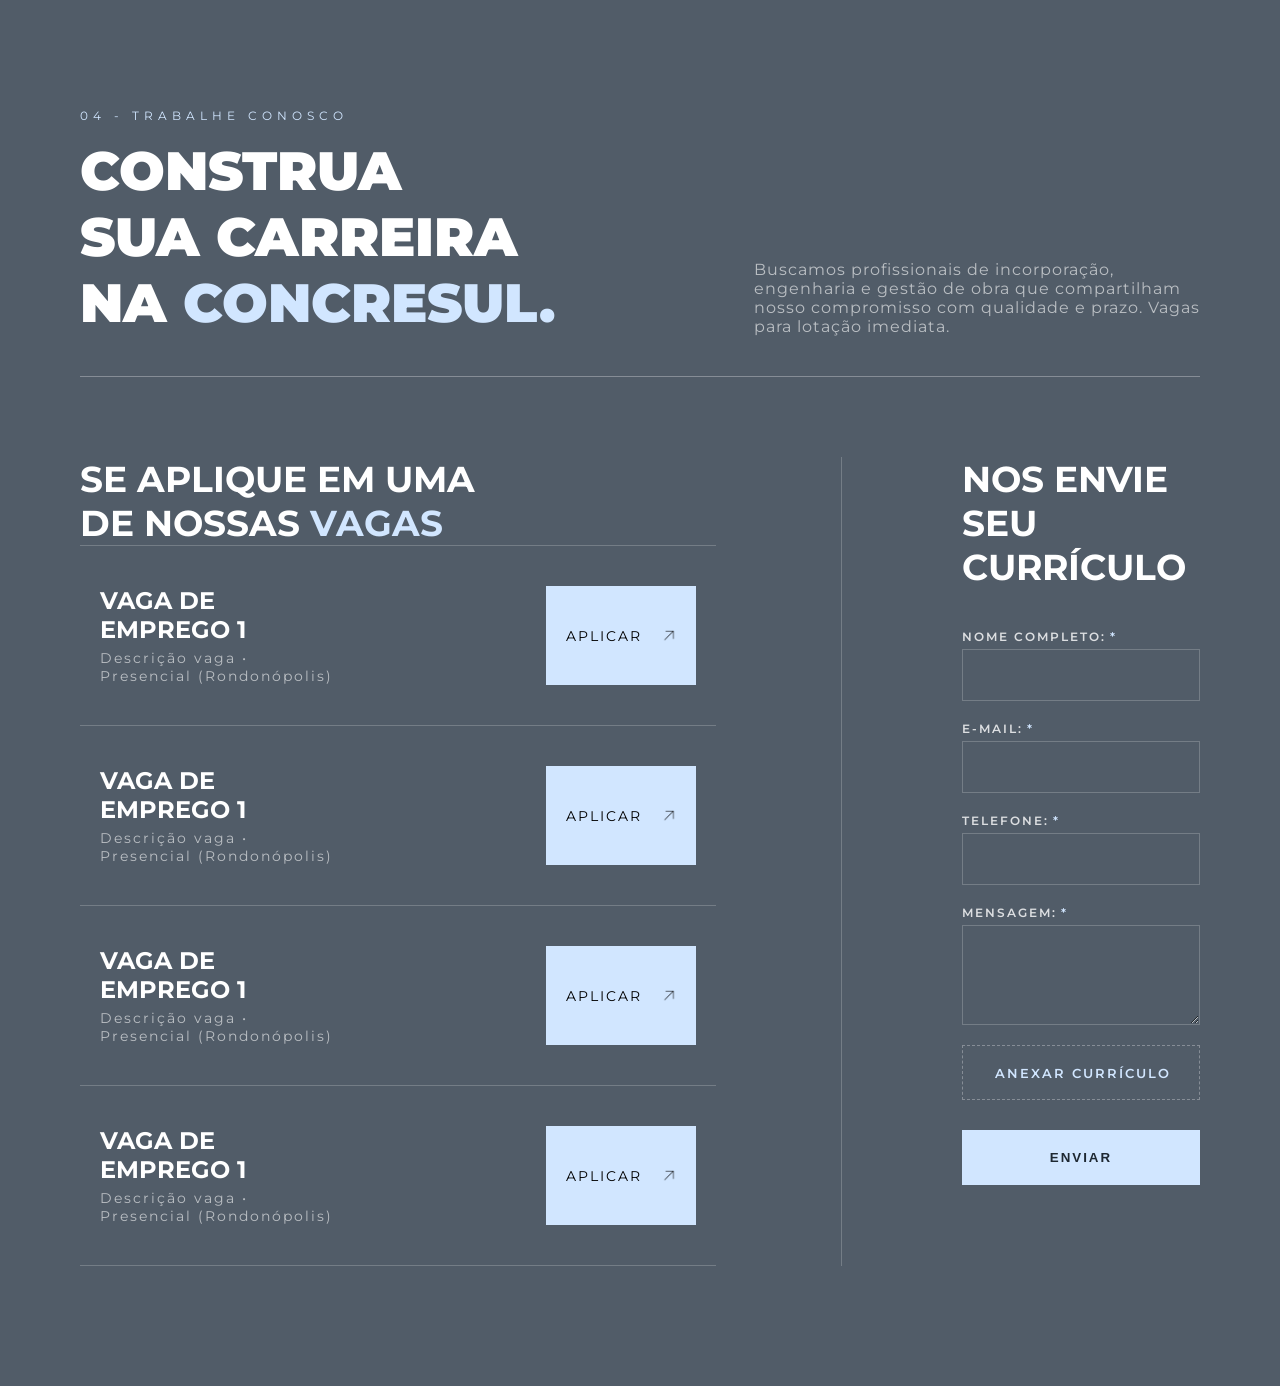
==== commit 724c9e6f: "Décimo primeiro commit - Ajuste no Trabalhe conosco e Header" ====
--- a/index.html
+++ b/index.html
@@ -15,7 +15,7 @@
         </div>
 
         <nav>
-            <ul>
+            <ul class="opcoes">
                 <li><a href="">HISTÓRIA</a></li>
                 <li><a href="">ATUAÇÃO</a></li>
                 <li><a href="">PORTFÓLIO</a></li>
@@ -328,7 +328,58 @@
             <div class="carrers-content">
 
                 <aside class="carrers-sidebar">
-                    <h3 class="carrers-sidebar-title">SE APLIQUE</h3>
+                    <h3 class="carrers-sidebar-title">SE APLIQUE EM UMA<br>DE NOSSAS <span>VAGAS</span></h3>
+
+                    <div class="vagas-group">
+                        <div class="vagas">
+                            <div class="vagas-content">
+                                <div class="vagas-titulo">
+                                    <h4>VAGA DE EMPREGO 1</h4>
+                                </div>
+                                <div class="vagas-descricao">
+                                    <p>Descrição vaga • Presencial (Rondonópolis)</p>
+                                </div>
+                            </div>
+                            <button>APLICAR <img src="images/seta-para-cima-direita.png"></button>
+                        </div>
+
+                        <div class="vagas">
+                            <div class="vagas-content">
+                                <div class="vagas-titulo">
+                                    <h4>VAGA DE EMPREGO 1</h4>
+                                </div>
+                                <div class="vagas-descricao">
+                                    <p>Descrição vaga • Presencial (Rondonópolis)</p>
+                                </div>
+                            </div>
+                            <button>APLICAR <img src="images/seta-para-cima-direita.png"></button>
+                        </div>
+
+                        <div class="vagas">
+                            <div class="vagas-content">
+                                <div class="vagas-titulo">
+                                    <h4>VAGA DE EMPREGO 1</h4>
+                                </div>
+                                <div class="vagas-descricao">
+                                    <p>Descrição vaga • Presencial (Rondonópolis)</p>
+                                </div>
+                            </div>
+                            <button>APLICAR <img src="images/seta-para-cima-direita.png"></button>
+                        </div>
+
+                        <div class="vagas-bottom">
+                            <div class="vagas-content">
+                                <div class="vagas-titulo">
+                                    <h4>VAGA DE EMPREGO 1</h4>
+                                </div>
+                                <div class="vagas-descricao">
+                                    <p>Descrição vaga • Presencial (Rondonópolis)</p>
+                                </div>
+                            </div>
+                            <button>APLICAR <img src="images/seta-para-cima-direita.png"></button>
+                        </div>
+                    </div>
+                    
                 </aside>
 
                 <div class="carrers-form">
@@ -354,7 +405,7 @@
 
                         <div class="form-group">
                             <label>TELEFONE:<span>*</span></label>
-                            <input type="text" required>
+                            <input type="text"  id="telefone" required>
                         </div>
 
                         <div class="form-group">
@@ -363,8 +414,10 @@
                         </div>
 
                         <div class="form-group">
-                            <label>CURRÍCULO:<span>*</span></label>
-                            <input type="file" required>
+                            <label class="file-upload">
+                                <input type="file" required>
+                                <span>ANEXAR CURRÍCULO</span>
+                            </label>
                         </div>
 
                         <button type="submit">ENVIAR</button>
@@ -374,5 +427,7 @@
             </div>
         </div>
     </section>
+
+    <script src="script.js"></script>
 </body>
 </html>
--- a/style.css
+++ b/style.css
@@ -8,6 +8,8 @@
 
 body{
     font-family: Montserrat;
+    padding-top: 80px;
+    background-color: whitesmoke;
 }
 
 html{
@@ -22,10 +24,39 @@
     display: flex;
     justify-content: space-between;
     align-items: center;
-    position: relative;
-
-    padding: 20px 20px 0 120px;
-    background-color: whitesmoke;
+    
+    position: fixed;
+    top: 0;
+    left: 0;
+    width: 100%;
+
+    padding: 20px 120px 20px 120px;
+    background-color: transparent;
+
+    z-index: 9999;
+    transition: all 0.3s ease;
+}
+
+.header.scrolled{
+    background-color: rgba(20, 58, 100, 0.9);
+    backdrop-filter: blur(10px);
+    box-shadow: 0 5px 20px rgba(0, 0, 0, 0.1);
+    padding: 15px 120px 15px 120px;
+
+    .logo a, .opcoes a{
+        color: white;
+    };
+
+    .btn-contato{
+        color: white;
+        border-color: white;
+    };
+
+    .btn-contato:hover{
+        background-color: rgb(49, 109, 179);
+        border-color: rgb(49, 109, 179);
+        color: rgb(30, 40, 50);
+    }
 }
 
 .logo h1{
@@ -515,6 +546,15 @@
     color: rgb(209, 230, 255);
 }
 
+.carrers-sidebar{
+    border-right: 1px solid rgba(255, 255, 255, 0.2);
+    padding-right: 125px;
+
+    display: flex;
+    flex-direction: column;
+    justify-content: space-between;
+}
+
 .carrers-descricao{
     font-size: 16px;
     letter-spacing: 1px;
@@ -527,13 +567,19 @@
 }
 
 .carrers-sidebar-title{
-    font-size: 28px;
+    font-size: 36px;
+}
+
+.carrers-sidebar-title span{
+    color: rgb(209, 230, 255);
 }
 
 .carrers-form{
     display: flex;
     flex-direction: column;
     gap: 40px;
+
+    padding-left: 120px;
 }
 
 .carrers-form-header h3{
@@ -603,6 +649,36 @@
     border-color: rgb(209, 230, 255);
 }
 
+.file-upload{
+    position: relative;
+    display: flex;
+    align-items: center;
+    justify-content: center;
+
+    height: 55px;
+    border: 1px dashed rgba(255, 255, 255, 0.3);
+    cursor: pointer;
+    transition: 0.3s ease;
+}
+
+.file-upload span{
+    font-size: 13px;
+    letter-spacing: 2px;
+    color: rgba(255, 255, 255, 0.7);
+}
+
+.file-upload input{
+    position: absolute;
+    inset: 0;
+    opacity: 0;
+    cursor: pointer;
+}
+
+.file-upload:hover{
+    border-color: rgb(209, 230, 255);
+    background-color: rgba(255, 255, 255, 0.05);
+}
+
 .form button{
     margin-top: 10px;
     height: 55px;
@@ -624,4 +700,73 @@
 .form button:active{
     transform: translateY(0);
     box-shadow: none;
+}
+
+.vagas, .vagas-bottom{
+    display: flex;
+    flex-direction: row;
+    gap: 200px;
+
+    border-top: 1px solid rgba(255, 255, 255, 0.2);
+    padding: 40px 20px;
+
+    transition: all 0.2s ease;
+    cursor: pointer;
+}
+
+.vagas-bottom{
+    border-bottom: 1px solid rgba(255, 255, 255, 0.2)
+}
+
+.vagas-group{
+    display: flex;
+    flex-direction: column;
+}
+
+
+.vagas button, .vagas-bottom button{
+    display: flex;
+    align-items: center;
+    gap: 20px;
+    font-size: 14px;
+    padding: 10px 20px;
+
+    font-family: Montserrat;
+    letter-spacing: 2px;
+    background-color: rgb(209, 230, 255);
+    border: none;
+    cursor: pointer;
+    transition: all 0.2s ease;
+}
+
+.vagas button img, .vagas-bottom button img{
+    object-fit: cover;
+    width: 14px;
+}
+
+.vagas-content{
+    display: flex;
+    flex-direction: column;
+
+    gap: 5px;
+}
+
+.vagas-titulo{
+    font-size: 24px;
+}
+
+.vagas-descricao{
+    font-size: 14px;
+    color: rgba(255, 255, 255, 0.6);
+    letter-spacing: 2px;
+}
+
+.vagas:hover, .vagas-bottom:hover{
+    background-color: rgba(30, 40, 50, 0.3)
+}
+
+.vagas:hover button,
+.vagas-bottom:hover button{
+    background-color: white;
+    color: rgb(30, 40, 50);
 }
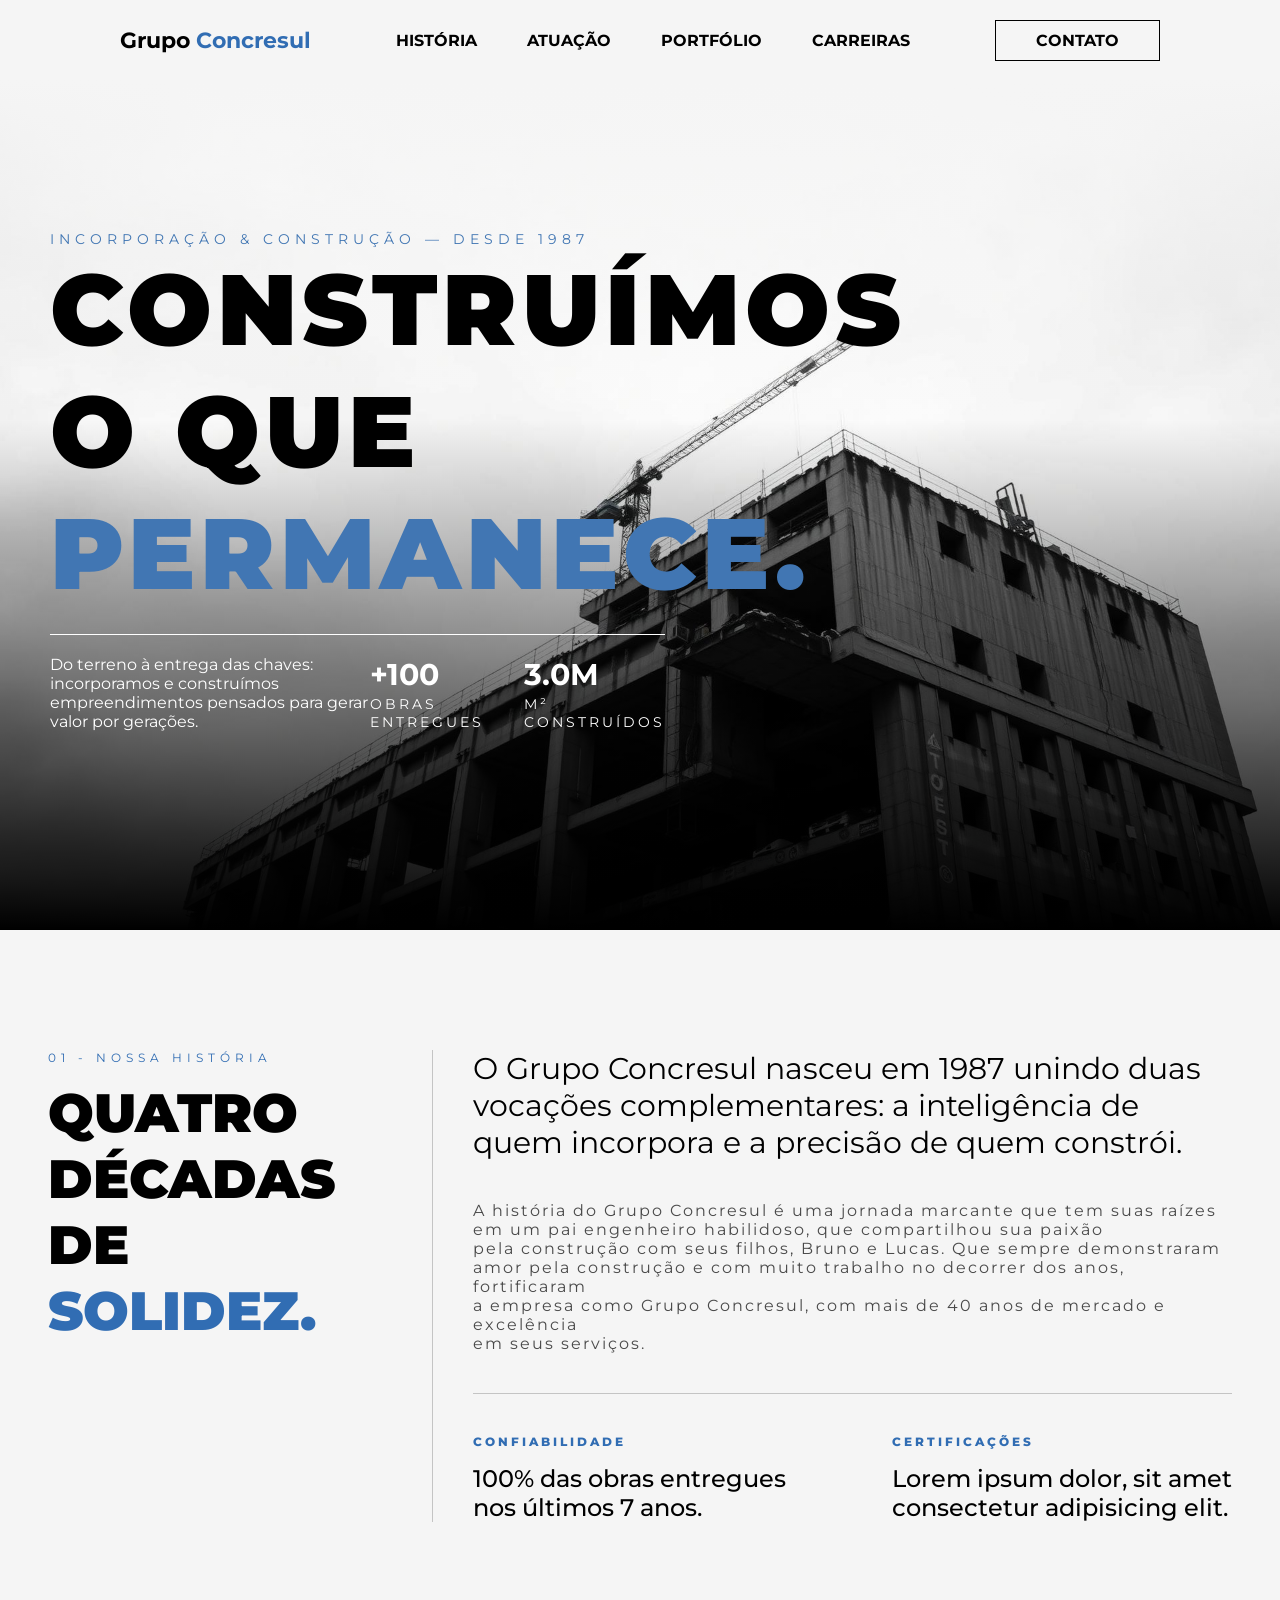
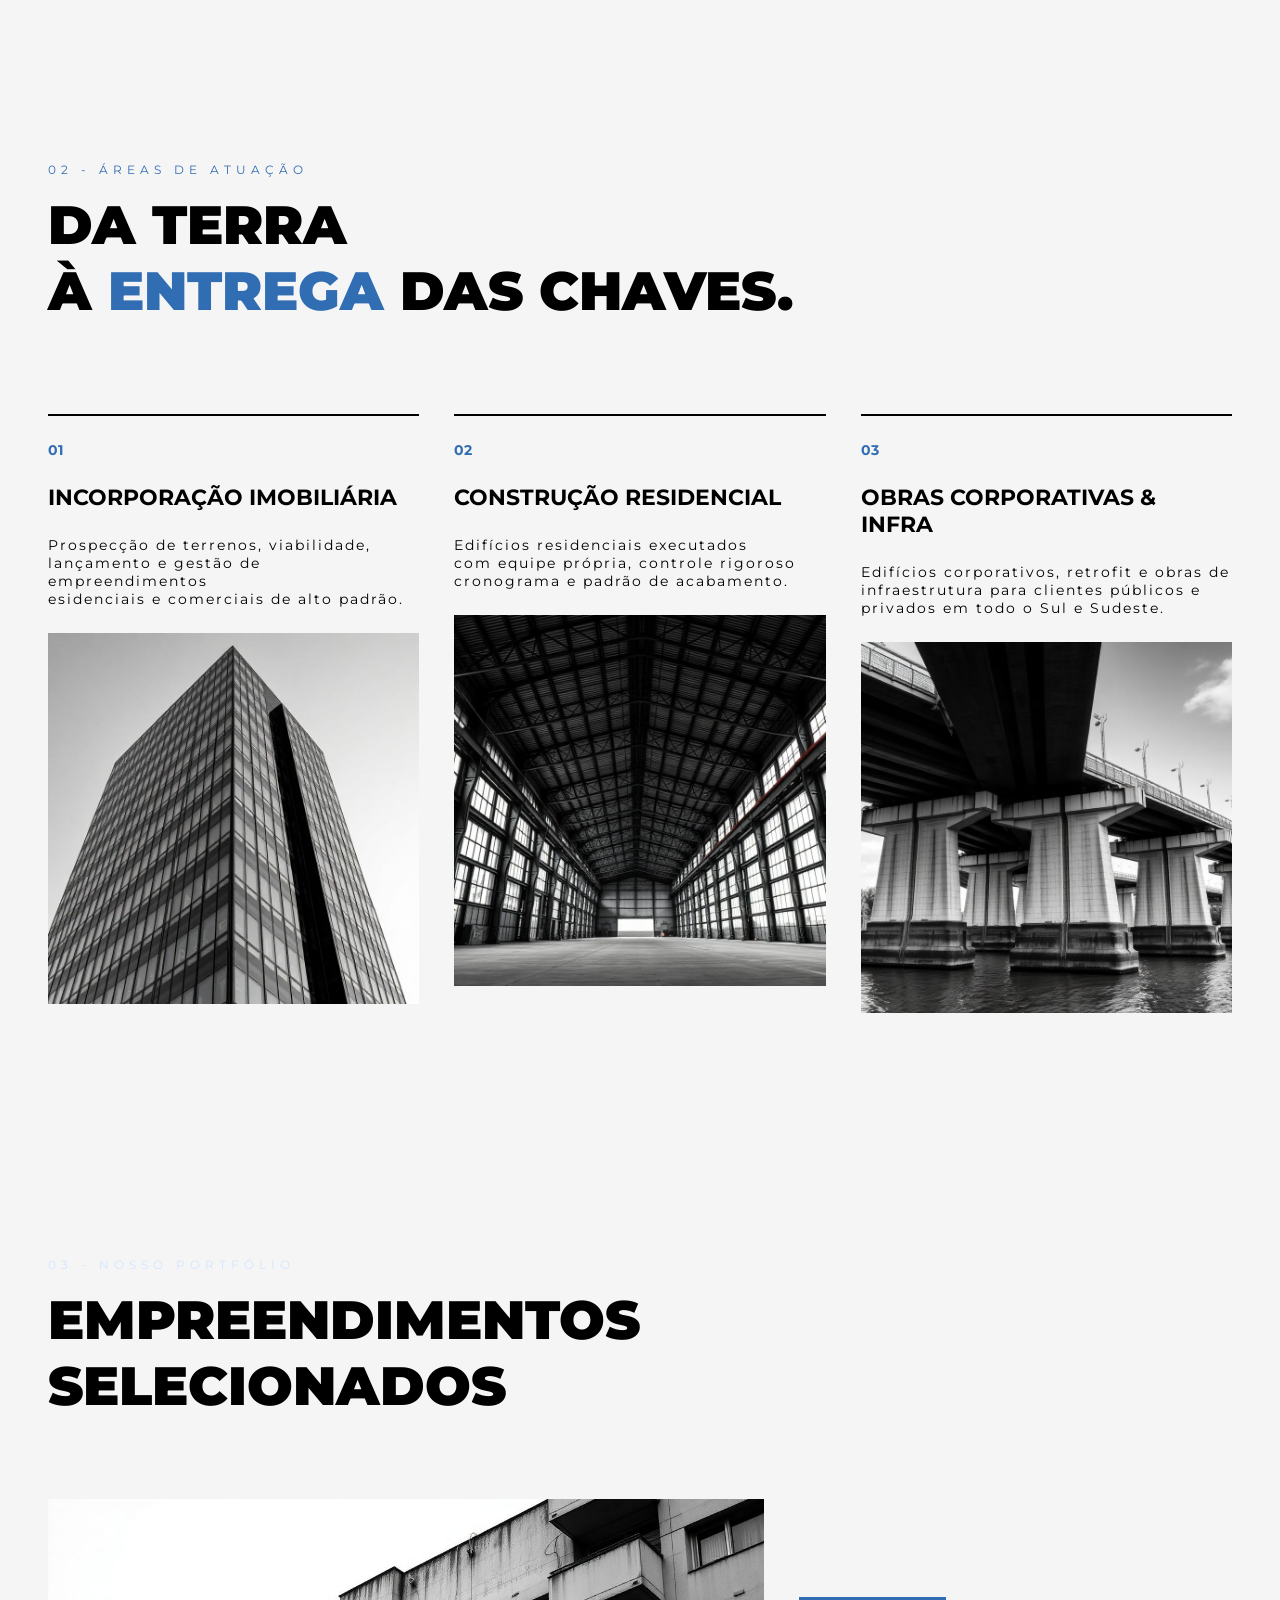
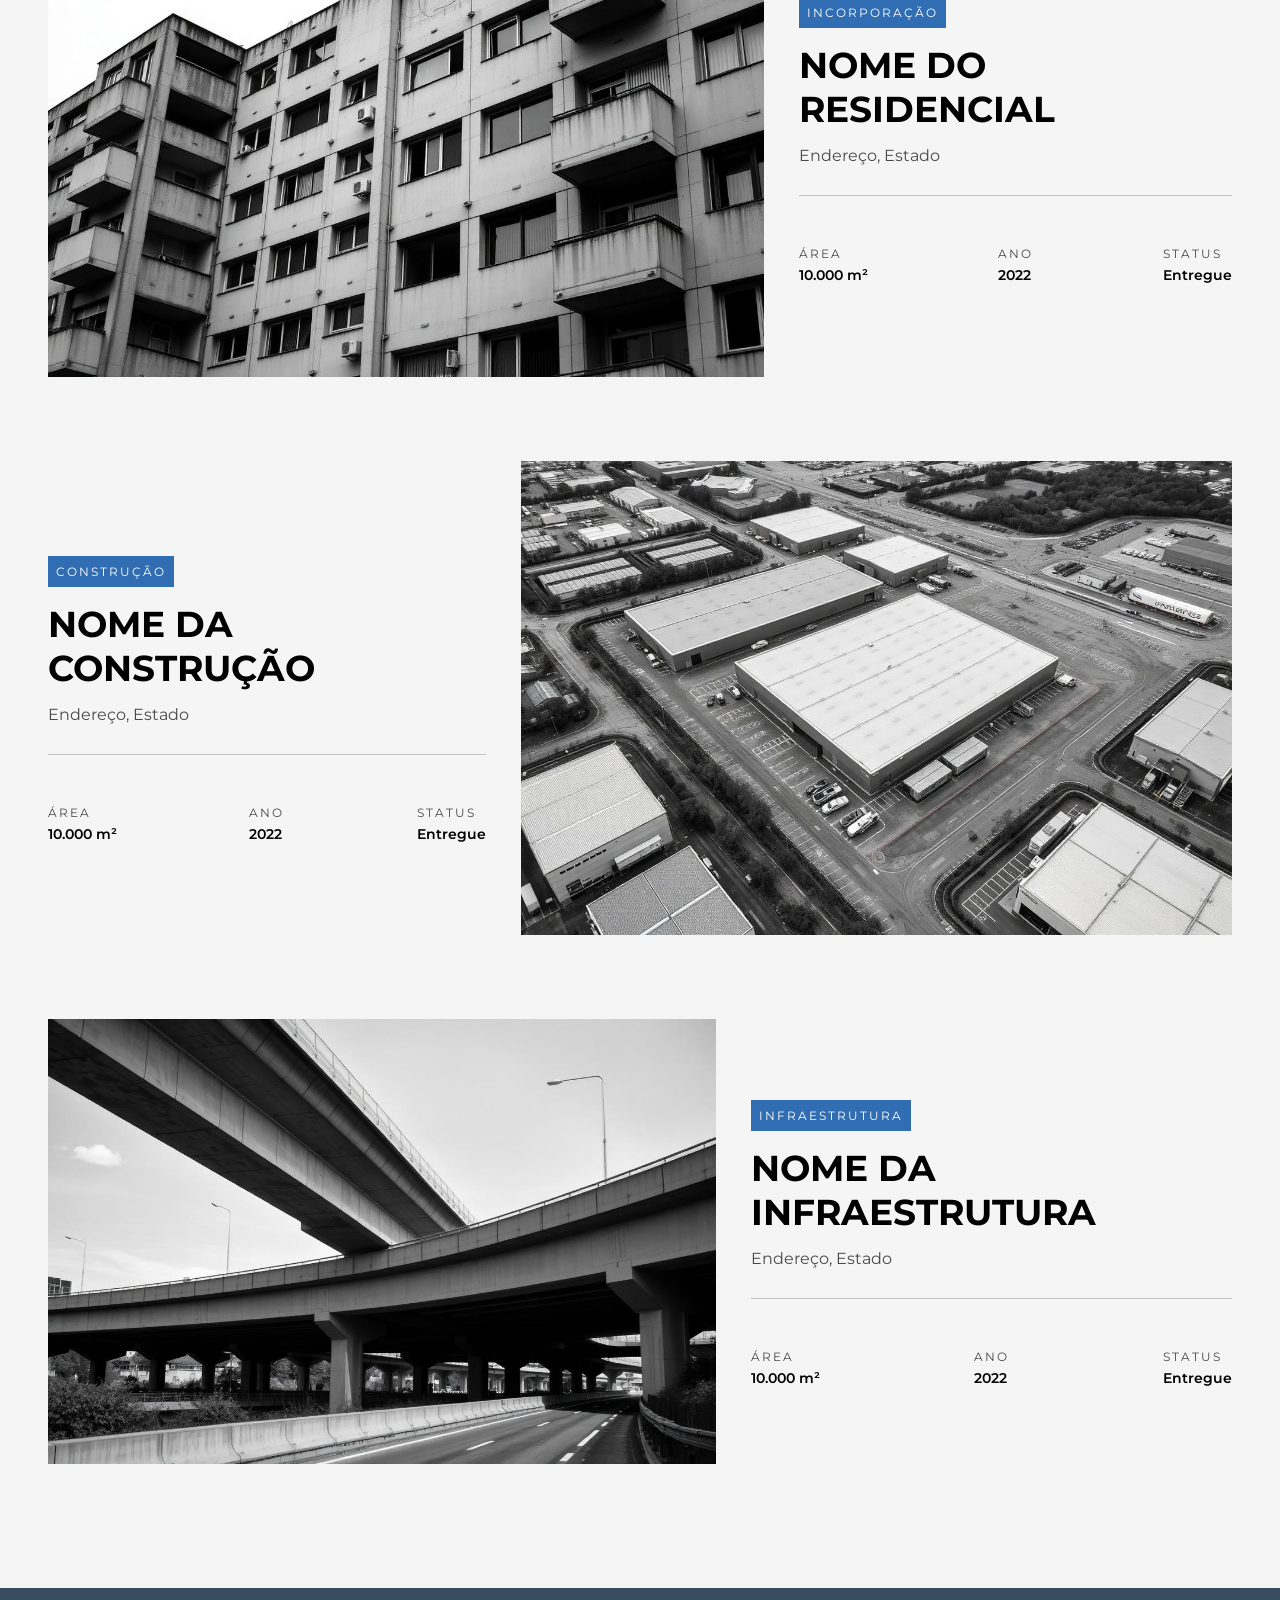
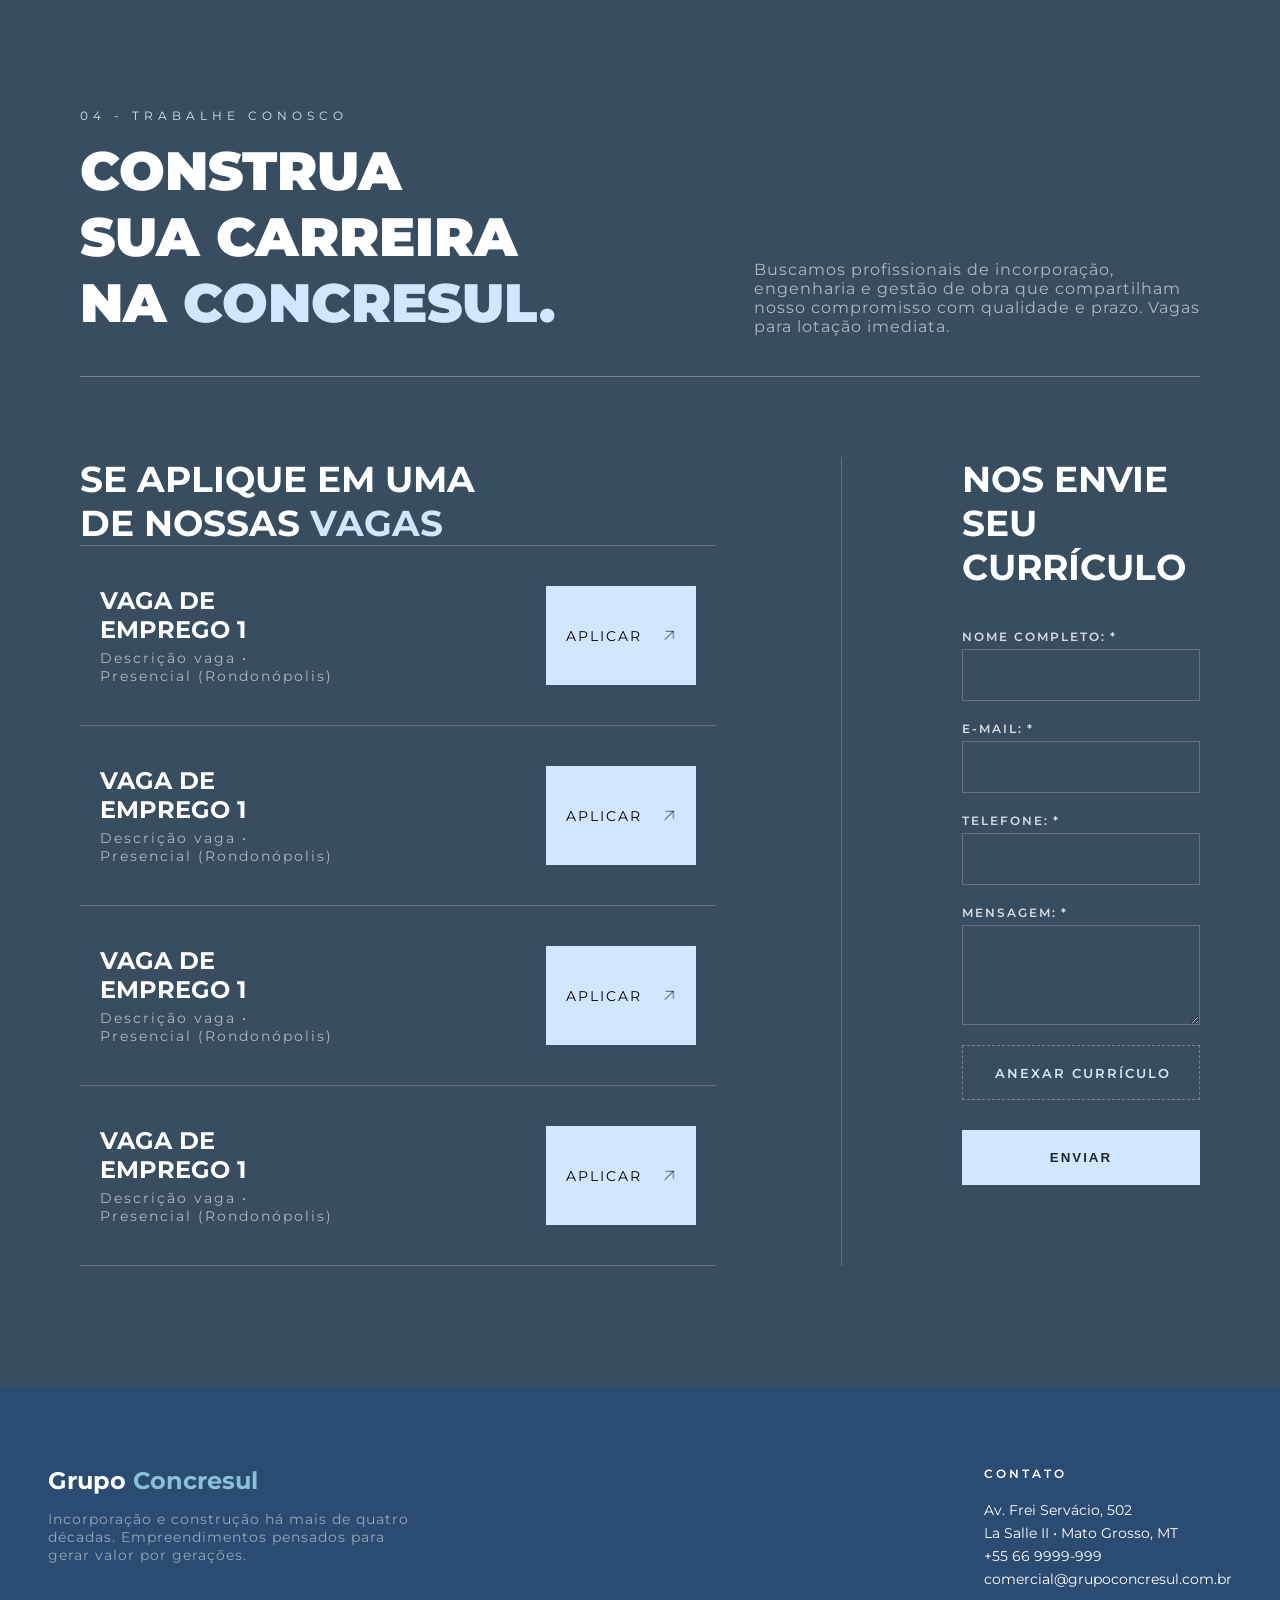
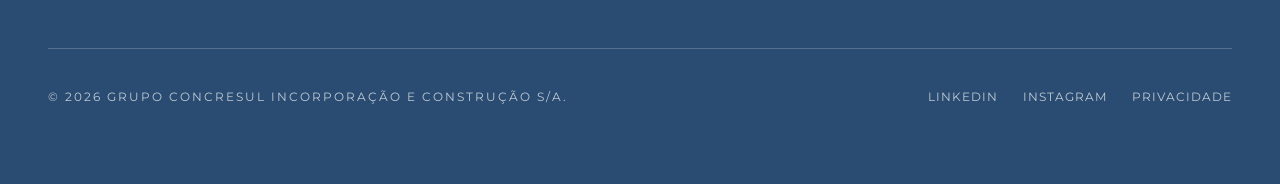
==== commit 63912614: "Décimo segundo commit - Adesão do rodapé, ultimo ajuste da pagina principal" ====
--- a/index.html
+++ b/index.html
@@ -428,6 +428,40 @@
         </div>
     </section>
 
+    <footer class="rodape">
+        <div class="rodape-content">
+            <div class="rodape-infos">
+                <div class="rodape-header">
+                    <h1>Grupo <span>Concresul</span></h1>
+                    <p>Incorporação e construção há mais de quatro<br>
+                       décadas. Empreendimentos pensados para<br>
+                       gerar valor por gerações.</p>
+                </div>
+
+                <div class="rodape-contato">
+                    <h2>CONTATO</h2>
+                    <p>Av. Frei Servácio, 502</p>
+                    <p>La Salle II • Mato Grosso, MT</p>
+                    <p>+55 66 9999-999</p>
+                    <p>comercial@grupoconcresul.com.br</p>
+                </div>
+            </div>
+
+            <div class="rodape-final">
+                <div>
+                    <h2>© 2026 GRUPO CONCRESUL INCORPORAÇÃO E CONSTRUÇÃO S/A.</h2>
+                </div>
+                
+                <div class="rodape-links">
+                    <p>LINKEDIN</p>
+                    <p>INSTAGRAM</p>
+                    <p>PRIVACIDADE</p>
+                </div>
+            </div>
+
+        </div>
+    </footer>
+
     <script src="script.js"></script>
 </body>
 </html>
--- a/style.css
+++ b/style.css
@@ -55,8 +55,12 @@
     .btn-contato:hover{
         background-color: rgb(49, 109, 179);
         border-color: rgb(49, 109, 179);
-        color: rgb(30, 40, 50);
-    }
+        color: white;
+    };
+
+    .logo a span{
+        color: rgb(137, 192, 218);
+    };
 }
 
 .logo h1{
@@ -507,7 +511,7 @@
     padding: 120px 80px;
     display: flex;
     justify-content: center;
-    background-color: rgb(81, 92, 104);
+    background-color: rgb(57, 77, 97);
     color: white;
 }
 
@@ -769,4 +773,100 @@
 .vagas-bottom:hover button{
     background-color: white;
     color: rgb(30, 40, 50);
+}
+
+/* ===================== */
+/*        RODAPÉ         */
+/* ===================== */
+
+.rodape{
+    padding: 80px 48px;
+    display: flex;
+    justify-content: center;
+
+    background-color: rgba(20, 58, 100, 0.9);
+}
+
+.rodape-content{
+    width: 100%;
+    max-width: 1300px;
+    display: flex;
+    flex-direction: column;
+}
+
+.rodape-infos{
+    display: flex;
+    align-items: start;
+    justify-content: space-between;
+
+    border-bottom: 1px solid rgba(255, 255, 255, 0.2);
+    padding-bottom: 60px;
+}
+
+.rodape-header h1{
+    padding-bottom: 15px;
+    color: white;
+    font-size: 24px;
+}
+
+.rodape-header h1 span{
+    color: rgb(137, 192, 218);
+}
+
+.rodape-header p{
+    font-size: 14px;
+    color: rgba(255, 255, 255, 0.5);
+    letter-spacing: 1px;
+}
+
+.rodape-contato{
+    display: flex;
+    flex-direction: column;
+    gap: 5px;
+}
+
+.rodape-contato h2{
+    padding-bottom: 15px;
+    font-size: 12px;
+    color: white;
+    letter-spacing: 3px;
+    font-weight: 600;
+}
+
+.rodape-contato p{
+    color: white;
+    font-size: 14px;
+    font-weight: 400;
+}
+
+.rodape-final{
+    display: flex;
+    justify-content: space-between;
+
+    padding-top: 40px;
+}
+
+.rodape-final h2{
+    font-size: 12px;
+    color: rgba(255, 255, 255, 0.7);
+    letter-spacing: 2px;
+    font-weight: 400;
+}
+
+.rodape-links{
+    display: flex;
+    font-size: 12px;
+    color: rgba(255, 255, 255, 0.7);
+
+    gap: 25px;
+    letter-spacing: 1px;
+}
+
+.rodape-links p{
+    transition: 0.2s ease;
+    cursor: pointer;
+}
+
+.rodape-links p:hover{
+    color: white;
 }
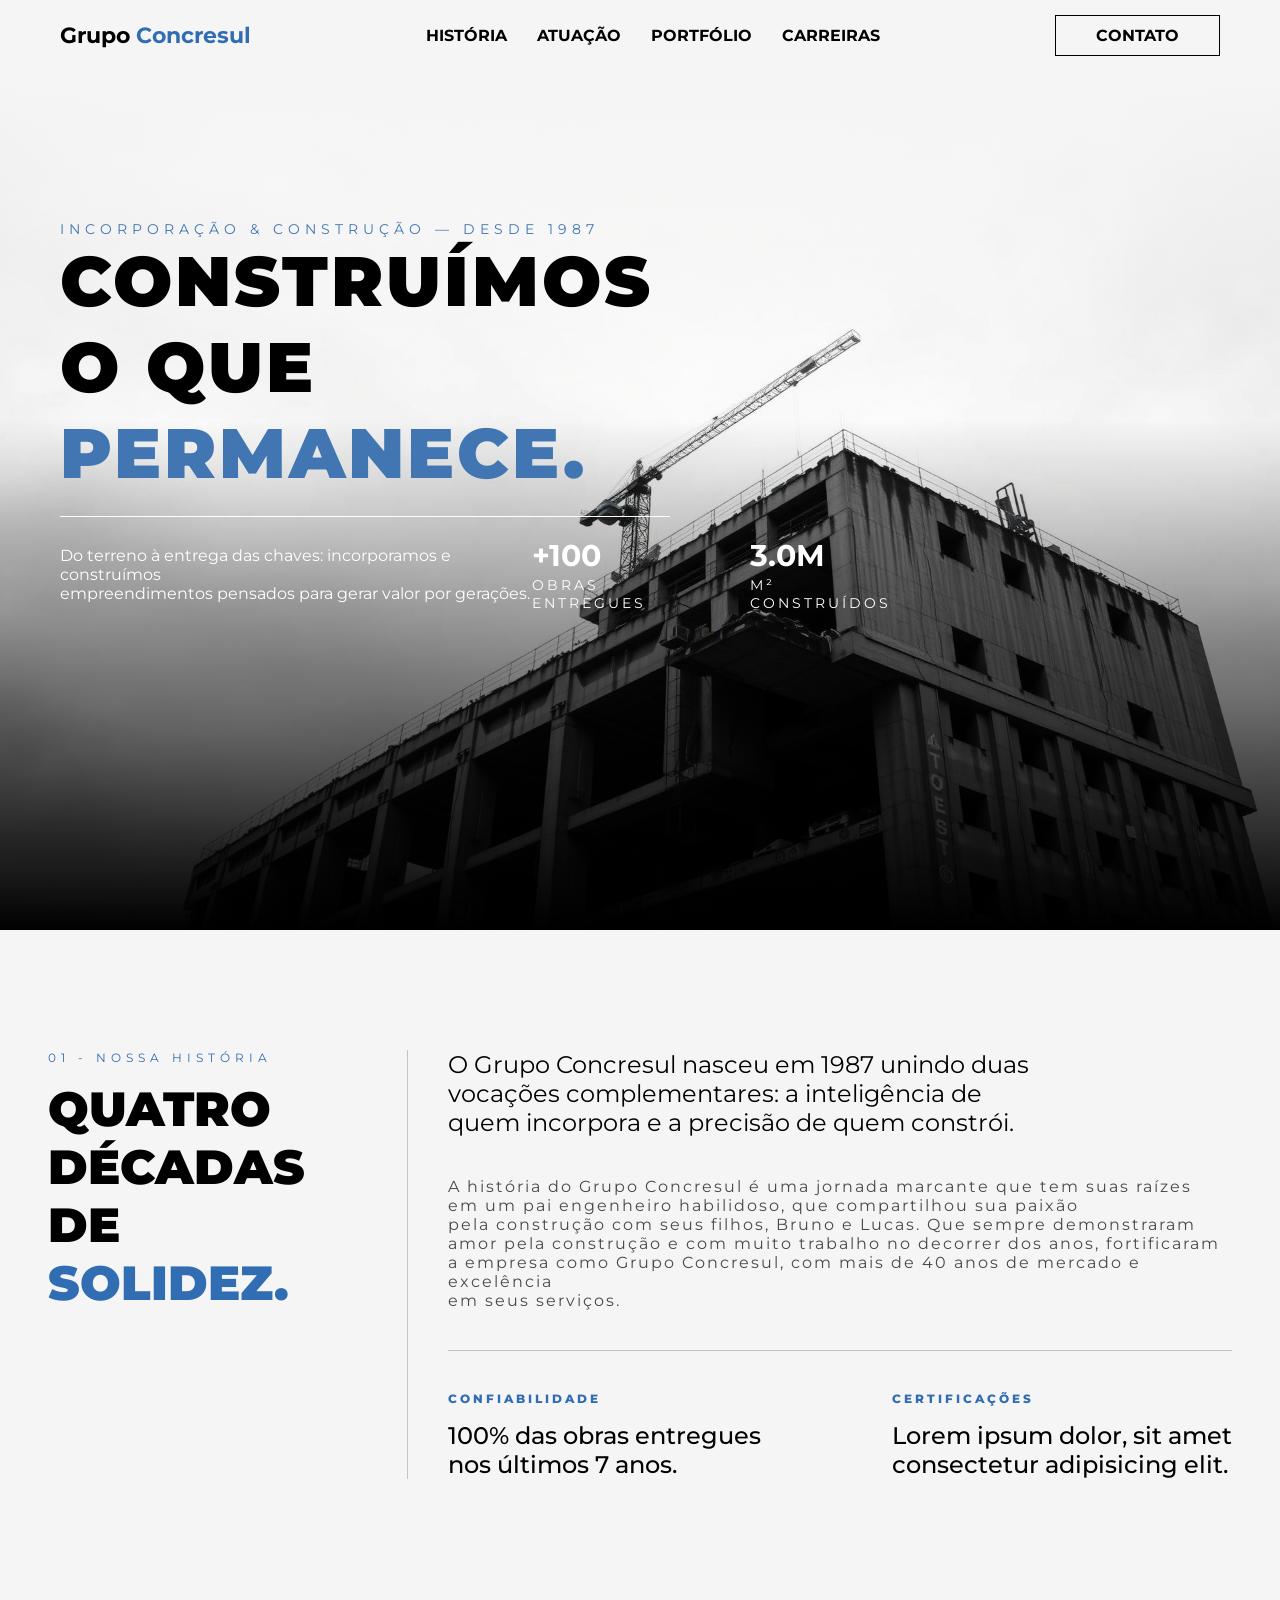
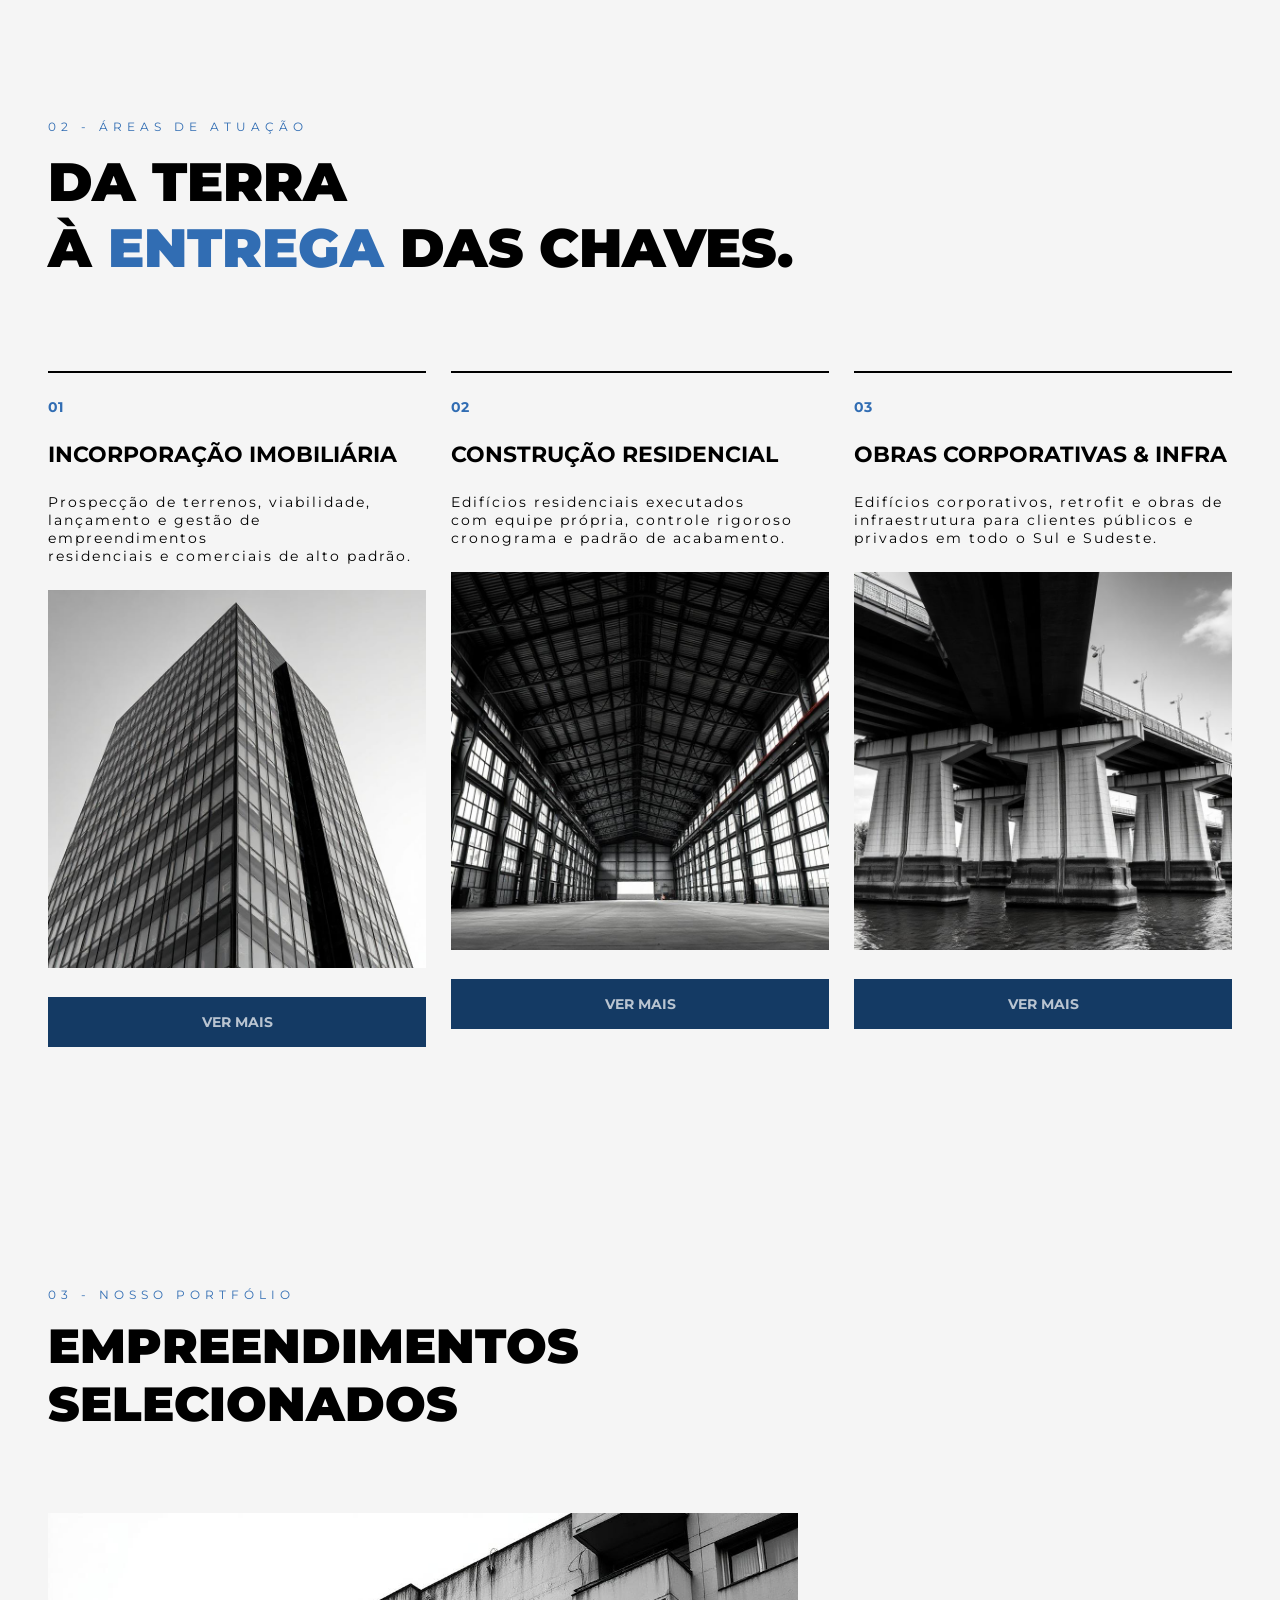
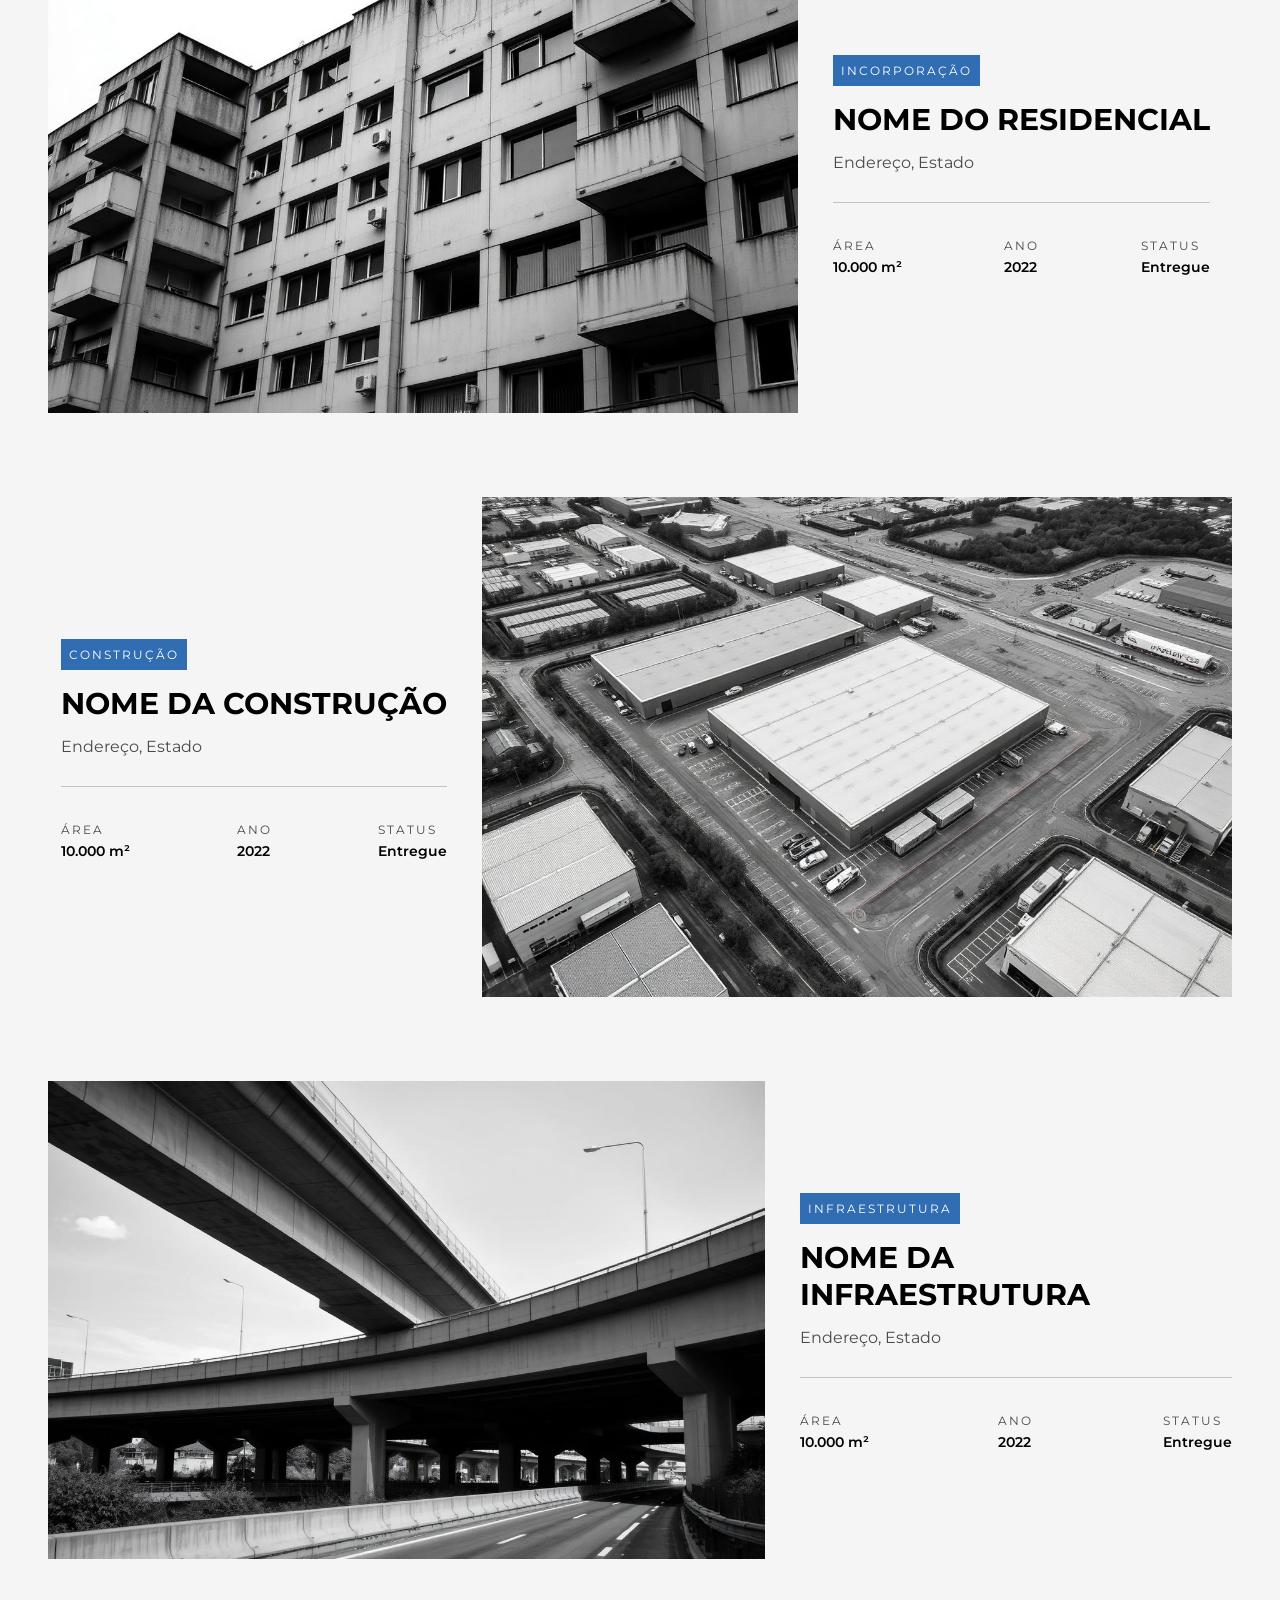
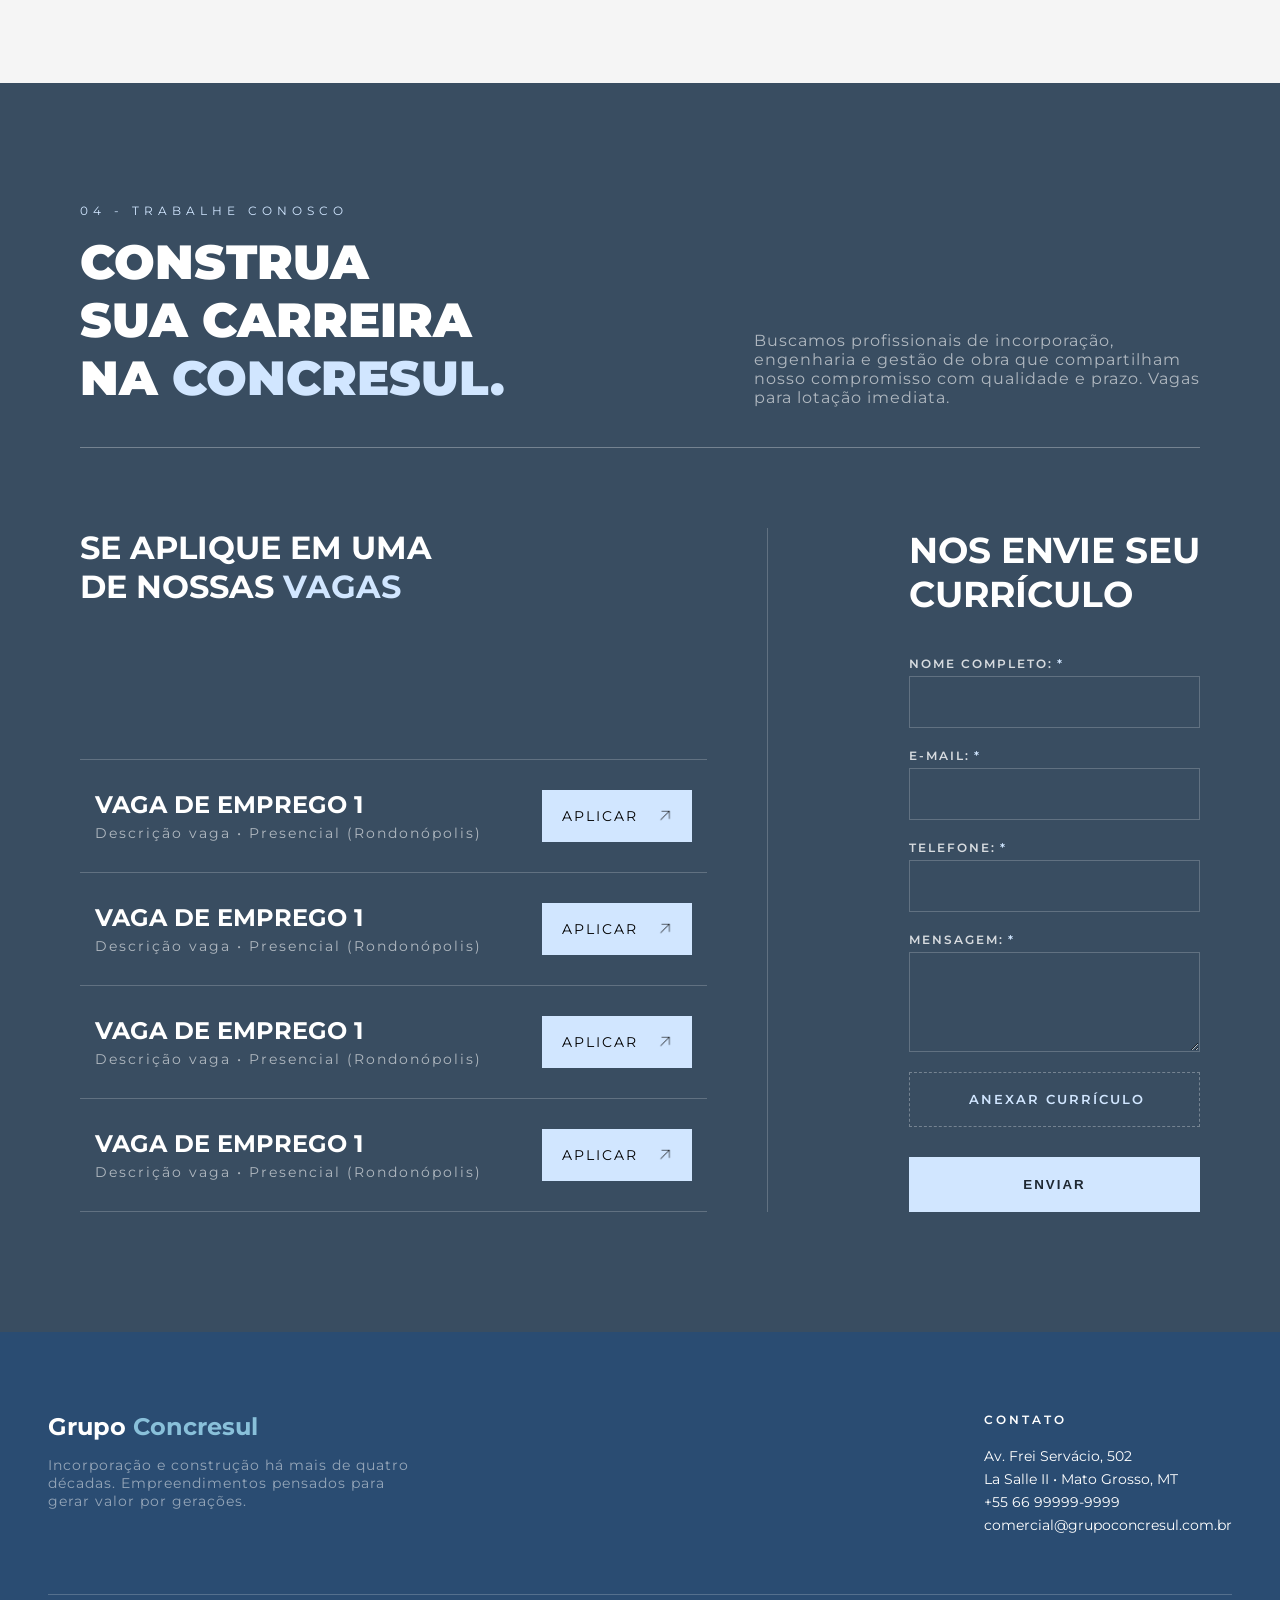
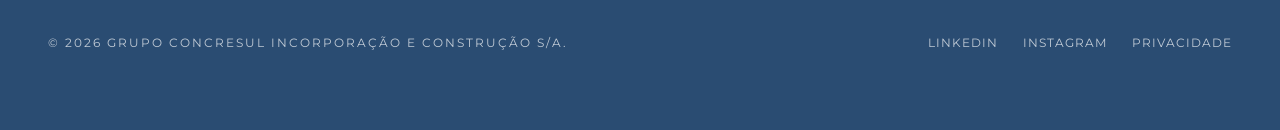
==== commit 56142ffe: "Décimo quarto commit - Ajuste de botões nas areas de atuação" ====
--- a/index.html
+++ b/index.html
@@ -141,11 +141,14 @@
                         <p class="area-descricao">
                             Prospecção de terrenos, viabilidade,<br>
                             lançamento e gestão de empreendimentos<br>
-                            esidenciais e comerciais de alto padrão.
+                            residenciais e comerciais de alto padrão.
                         </p>
                     </div>
                     <div class="area-image">
                         <img src="images/area-corporativo.jpg" alt="">
+                    </div>
+                    <div class="area-botao">
+                        <a href="#">VER MAIS</a>
                     </div>
                 </div>
 
@@ -160,6 +163,9 @@
                     </div>
                     <div class="area-image">
                         <img src="images/area-industrial.jpg" alt="">
+                    </div>
+                    <div class="area-botao">
+                        <a href="#">VER MAIS</a>
                     </div>
                 </div>
 
@@ -176,6 +182,9 @@
                     <div class="area-image">
                         <img src="images/area-infra.jpg" alt="">
                     </div>
+                    <div class="area-botao">
+                        <a href="#">VER MAIS</a>
+                    </div>
                 </div>
 
             </div>
@@ -442,7 +451,7 @@
                     <h2>CONTATO</h2>
                     <p>Av. Frei Servácio, 502</p>
                     <p>La Salle II • Mato Grosso, MT</p>
-                    <p>+55 66 9999-999</p>
+                    <p>+55 66 99999-9999</p>
                     <p>comercial@grupoconcresul.com.br</p>
                 </div>
             </div>
@@ -453,8 +462,8 @@
                 </div>
                 
                 <div class="rodape-links">
-                    <p>LINKEDIN</p>
-                    <p>INSTAGRAM</p>
+                    <a href="https://www.linkedin.com/company/grupoconcresul/" target="_blank"><p>LINKEDIN</p></a>
+                    <a href="https://www.instagram.com/grupoconcresul" target="_blank"><p>INSTAGRAM</p></a>
                     <p>PRIVACIDADE</p>
                 </div>
             </div>
--- a/style.css
+++ b/style.css
@@ -390,6 +390,26 @@
     letter-spacing: 2px;
 }
 
+.area-botao a{
+    width: 100%;
+    display: flex;
+    justify-content: center;
+    padding: 15px 0px;
+    background-color: rgb(20, 58, 100);
+    text-decoration: none;
+    color: rgba(255, 255, 255, 0.7);
+    font-weight: bold;
+    font-size: 14px;
+    border: 1px solid rgb(20, 58, 100);
+    transition: all 0.2s ease;
+}
+
+.area-botao a:hover{
+    background-color: transparent;
+    border-color: black;
+    color: black;
+}
+
 /* ===================== */
 /*       PORTFÓLIO       */
 /* ===================== */
@@ -409,7 +429,7 @@
     gap: 80px;
 }
 
-.section-label{
+.portfolio .section-label{
     font-size: 12px;
     letter-spacing: 5px;
     color: rgb(49, 109, 179);
@@ -862,11 +882,472 @@
     letter-spacing: 1px;
 }
 
-.rodape-links p{
+.rodape-links a, .rodape-links p{
     transition: 0.2s ease;
     cursor: pointer;
-}
-
-.rodape-links p:hover{
+    color: rgba(255, 255, 255, 0.7);
+    text-decoration: none;
+}
+
+.rodape-links a:hover, .rodape-links p:hover{
     color: white;
+}
+
+@media (max-width: 1024px) {
+    .header{
+        padding: 15px 50px;
+    }
+
+    .header nav{
+        display: none;
+    }
+
+    .inicio .headline h2{
+        font-size: 60px;
+    }
+
+    .inicio .descricao-estatisticas{
+        flex-direction: column;
+        align-items: flex-start;
+        gap: 30px;
+        max-width: 100%;
+    }
+
+    .area-grid{
+        flex-direction: column;
+    }
+
+    .portfolio-item,
+    .portfolio-item-left{
+        flex-direction: column;
+    }
+
+    .carrers-content{
+        flex-direction: column;
+        gap: 60px;
+    }
+
+    .carrers-sidebar{
+        border-right: none;
+        padding-right: 0;
+    }
+
+    .carrers-form{
+        padding-left: 0;
+    }
+}
+
+@media (max-width: 768px){
+
+    /* ===================== */
+    /* GERAL */
+    /* ===================== */
+
+    body{
+        padding-top: 70px;
+    }
+
+    section{
+        padding: 80px 20px !important;
+    }
+
+    .section-title{
+        font-size: 36px;
+        line-height: 1.2;
+    }
+
+    /* ===================== */
+    /* HEADER */
+    /* ===================== */
+
+    .header{
+        padding: 15px 20px !important;
+    }
+
+    .header nav{
+        display: none; /* depois você pode colocar menu mobile */
+    }
+
+    .btn-contato{
+        padding: 8px 20px;
+        font-size: 14px;
+    }
+
+    /* ===================== */
+    /* HERO */
+    /* ===================== */
+
+    .inicio{
+        padding: 120px 20px 0 20px;
+    }
+
+    .headline h2{
+        padding-top: 40px;
+        font-size: 36px !important;
+        letter-spacing: 2px;
+    }
+
+    .inicio hr{
+        width: 100%;
+    }
+
+    .inicio .descricao-estatisticas{
+        flex-direction: column;
+        align-items: flex-start;
+        gap: 200px;
+        max-width: 100%;
+    }
+
+    .descricao p{
+        color: rgb(57, 77, 97);
+    }
+
+    .inicio .estatisticas{
+        gap: 20px;
+    }
+
+    .header.scrolled{
+    background-color: rgba(20, 58, 100, 0.9);
+    backdrop-filter: blur(10px);
+    box-shadow: 0 5px 20px rgba(0, 0, 0, 0.1);
+    padding: 15px 20px 15px 20px;
+
+    .logo a, .opcoes a{
+        color: white;
+    };
+
+    .btn-contato{
+        color: white;
+        border-color: white;
+    };
+
+    .btn-contato:hover{
+        background-color: rgb(49, 109, 179);
+        border-color: rgb(49, 109, 179);
+        color: white;
+    };
+
+    .logo a span{
+        color: rgb(137, 192, 218);
+    };
+}
+
+    /* ===================== */
+    /* HISTÓRIA */
+    /* ===================== */
+
+    .historia-container{
+        flex-direction: column;
+        gap: 40px;
+    }
+
+    .historia-header{
+        border-right: none;
+        padding-right: 0;
+    }
+
+    .historia-title{
+        font-size: 36px;
+    }
+
+    .historia-destaque{
+        font-size: 22px;
+    }
+
+    .historia-diferenciais{
+        flex-direction: column;
+        gap: 30px;
+    }
+
+    /* ===================== */
+    /* ÁREAS */
+    /* ===================== */
+
+    .areas-grid{
+        flex-direction: column;
+        gap: 40px;
+    }
+
+    .area-card{
+        gap: 15px;
+    }
+
+    /* ===================== */
+    /* PORTFÓLIO */
+    /* ===================== */
+
+    .portfolio-header .section-title{
+        font-size: 30px !important;
+    }
+
+    .portfolio-header .section-label{
+        color: rgb(49, 109, 179);
+    }
+
+    .portfolio-container{
+        gap: 60px;
+    }
+
+    .portfolio-item,
+    .portfolio-item-left{
+        display: flex;
+        flex-direction: column;
+        gap: 25px;
+    }
+
+    .portfolio-info{
+        gap: 30px;
+    }
+
+    .portfolio-name{
+        font-size: 26px !important;
+    }
+
+    .portfolio-meta{
+        flex-direction: column;
+        gap: 15px;
+    }
+
+    /* ===================== */
+    /* CARRERS */
+    /* ===================== */
+
+    .carrers-content{
+        flex-direction: column;
+        gap: 60px;
+    }
+
+    .carrers-hero{
+        flex-direction: column;
+        align-items: flex-start;
+        gap: 20px;
+    }
+
+    .carrers-sidebar{
+        border-right: none;
+        padding-right: 0;
+        gap: 40px;
+    }
+
+    .carrers-form{
+        padding-left: 0;
+    }
+
+    /* ===================== */
+    /* VAGAS */
+    /* ===================== */
+
+    .vagas,
+    .vagas-bottom{
+        flex-direction: column;
+        gap: 20px;
+        padding: 25px 0;
+    }
+
+    .vagas button, .vagas-bottom button{
+        width: 100%;
+        justify-content: center;
+    }
+
+    .vagas-titulo{
+        font-size: 20px;
+    }
+
+    /* ===================== */
+    /* FORM */
+    /* ===================== */
+    .carrers-form{
+        padding: 0px !important;
+    }
+
+    .form{
+        max-width: 100%;
+    }
+
+    .form-group input,
+    .form-group textarea{
+        font-size: 16px;
+    }
+
+    .form button{
+        width: 100%;
+    }
+
+    /* ===================== */
+    /* RODAPÉ */
+    /* ===================== */
+
+    .rodape-infos{
+        flex-direction: column;
+        gap: 40px;
+    }
+
+    .rodape-final{
+        flex-direction: column;
+        gap: 20px;
+        align-items: flex-start;
+    }
+}
+
+@media (max-width: 480px){
+
+    /* ===================== */
+    /* TIPOGRAFIA */
+    /* ===================== */
+
+    .inicio .headline h2{
+        font-size: 32px;
+    }
+
+    .section-title{
+        font-size: 28px;
+    }
+
+    .portfolio-name{
+        font-size: 22px;
+    }
+
+    .area-titulo{
+        font-size: 18px;
+    }
+
+    .historia-destaque{
+        font-size: 18px;
+    }
+
+    /* ===================== */
+    /* BOTÕES */
+    /* ===================== */
+
+    .btn-contato{
+        font-size: 12px;
+        padding: 6px 14px;
+    }
+
+    .form button{
+        font-size: 13px;
+        letter-spacing: 1px;
+    }
+
+    /* ===================== */
+    /* ESPAÇAMENTO */
+    /* ===================== */
+
+    section{
+        padding: 60px 15px !important;
+    }
+
+    .inicio{
+        padding: 100px 15px 0 15px;
+    }
+}
+
+@media (max-width: 1366px){
+
+    /* ===================== */
+    /* GERAL */
+    /* ===================== */
+
+    section{
+        padding: 100px 60px;
+    }
+
+    .section-title{
+        font-size: 48px;
+    }
+
+    /* ===================== */
+    /* HEADER */
+    /* ===================== */
+
+    .header{
+        padding: 15px 60px;
+    }
+
+    .header nav ul{
+        gap: 30px;
+    }
+
+    /* ===================== */
+    /* HERO */
+    /* ===================== */
+
+    .inicio{
+        padding: 140px 0 0 60px;
+    }
+
+    .inicio .headline h2{
+        font-size: 70px;
+        letter-spacing: 3px;
+    }
+
+    .inicio .descricao-estatisticas{
+        max-width: 70%;
+    }
+
+    /* ===================== */
+    /* HISTÓRIA */
+    /* ===================== */
+
+    .historia-title{
+        font-size: 48px;
+    }
+
+    .historia-destaque{
+        font-size: 24px;
+    }
+
+    /* ===================== */
+    /* ÁREAS */
+    /* ===================== */
+
+    .areas-grid{
+        gap: 25px;
+    }
+
+    /* ===================== */
+    /* PORTFÓLIO */
+    /* ===================== */
+
+    .portfolio-name{
+        font-size: 30px;
+    }
+
+    .portfolio-info{
+        gap: 35px;
+    }
+
+    /* ===================== */
+    /* CARRERS */
+    /* ===================== */
+
+    .carrers-sidebar{
+        padding-right: 60px;
+    }
+
+    .carrers-form{
+        padding-left: 60px;
+    }
+
+    .carrers-sidebar-title{
+        font-size: 32px;
+    }
+
+    /* ===================== */
+    /* VAGAS */
+    /* ===================== */
+
+    .vagas,
+    .vagas-bottom{
+        gap: 60px;
+        padding: 30px 15px;
+    }
+
+    /* ===================== */
+    /* FORM */
+    /* ===================== */
+
+    .form{
+        max-width: 450px;
+    }
 }
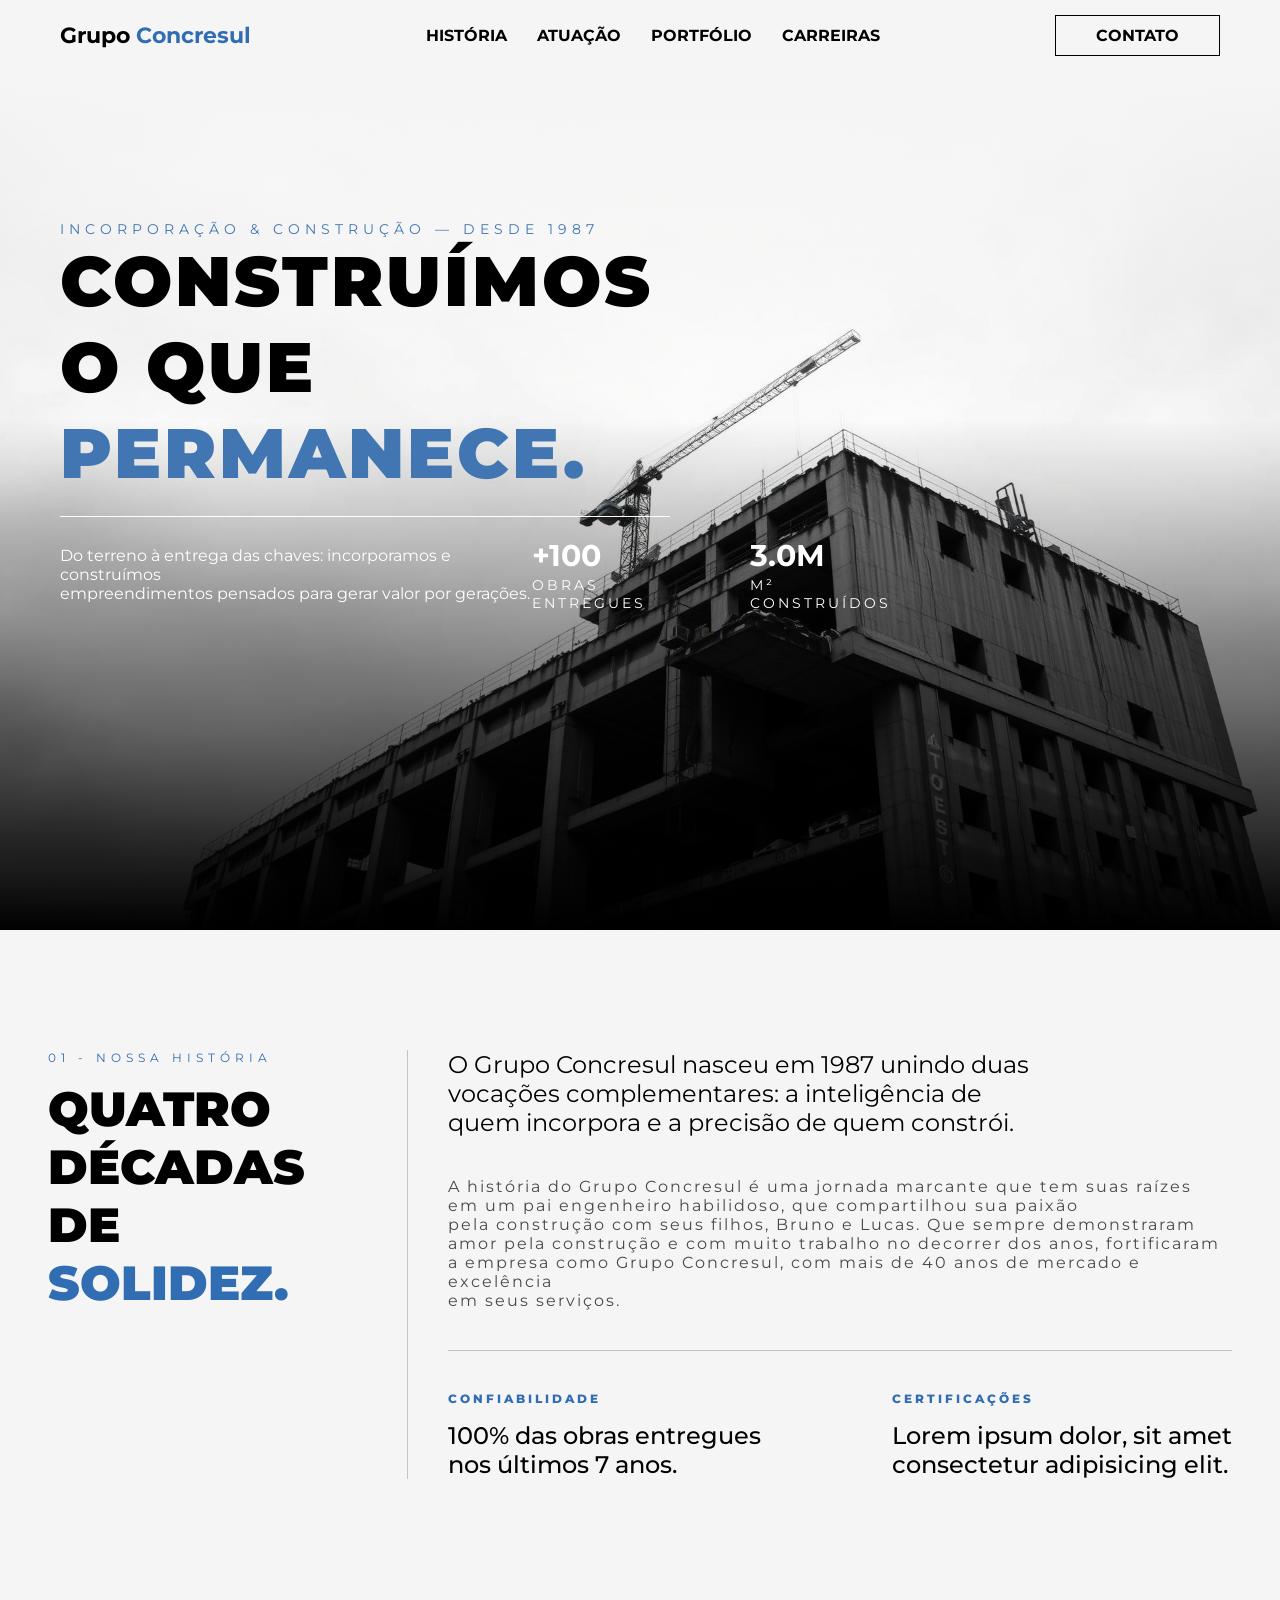
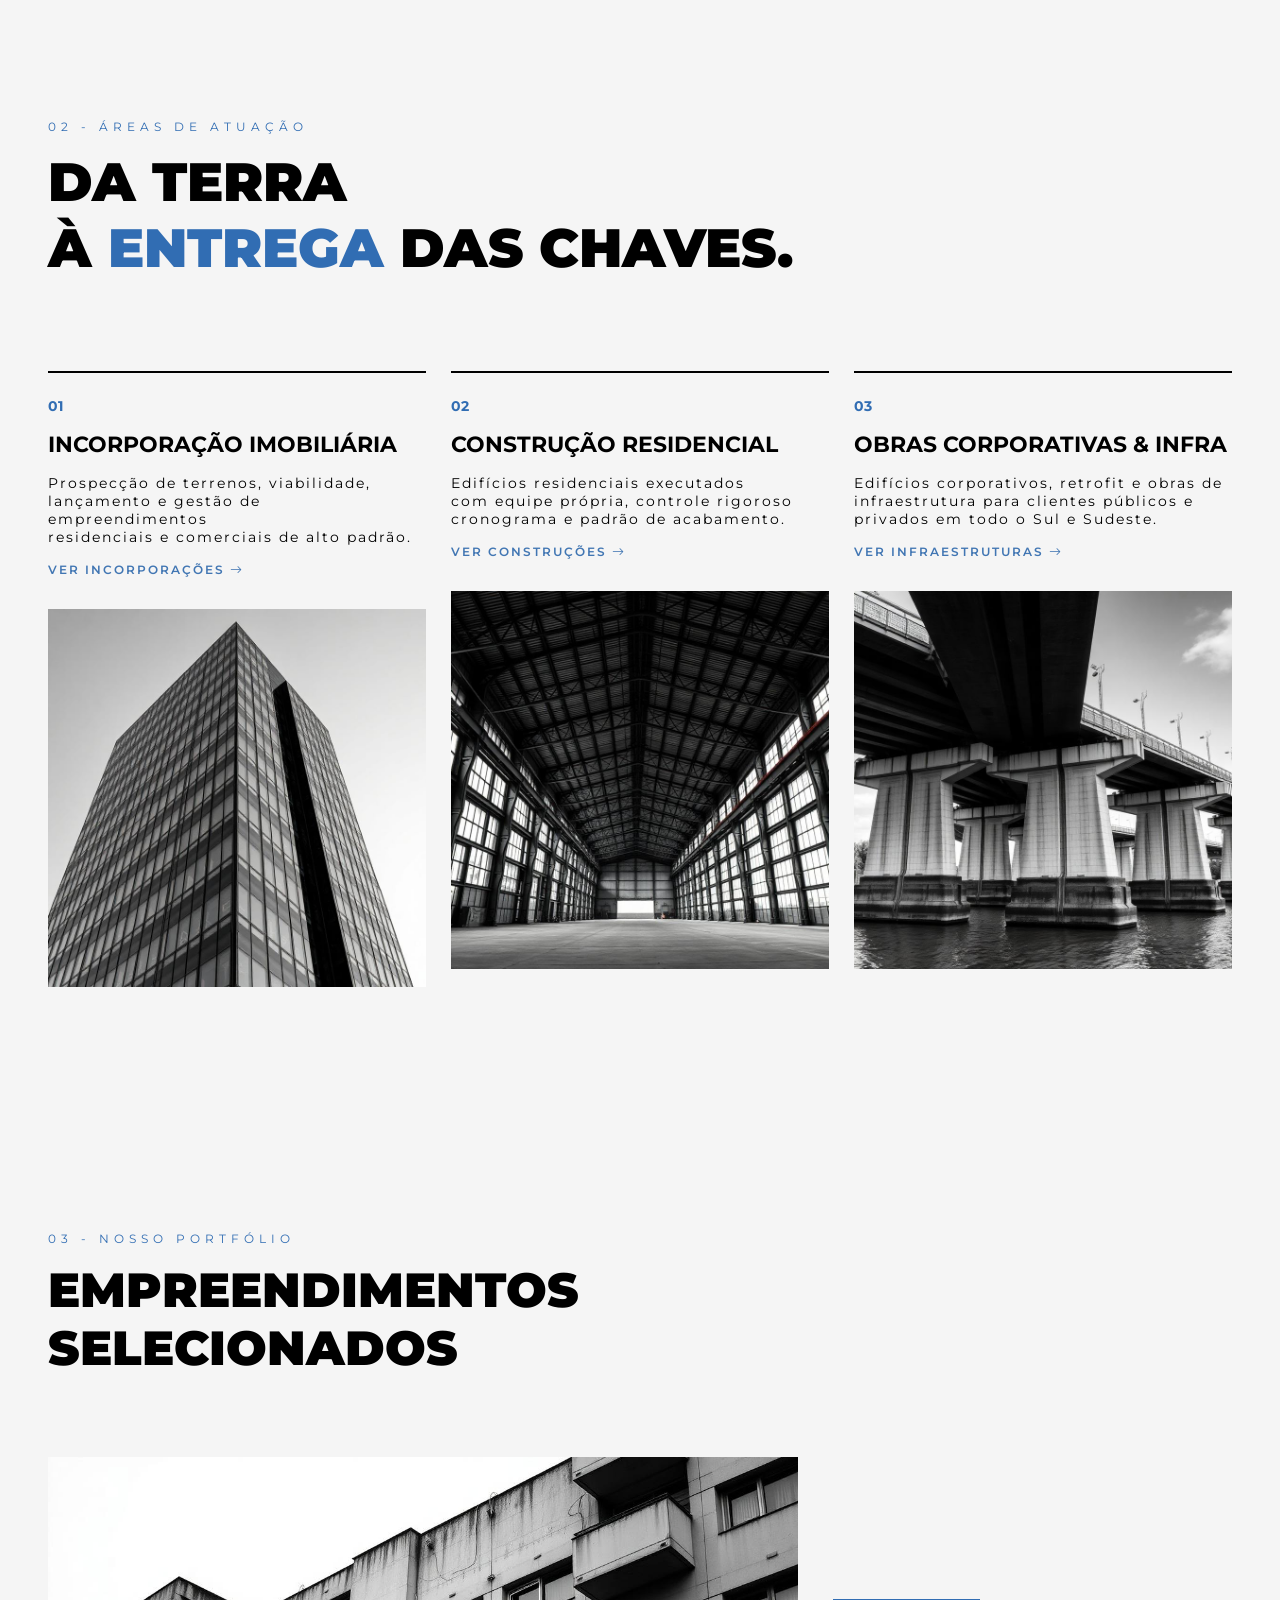
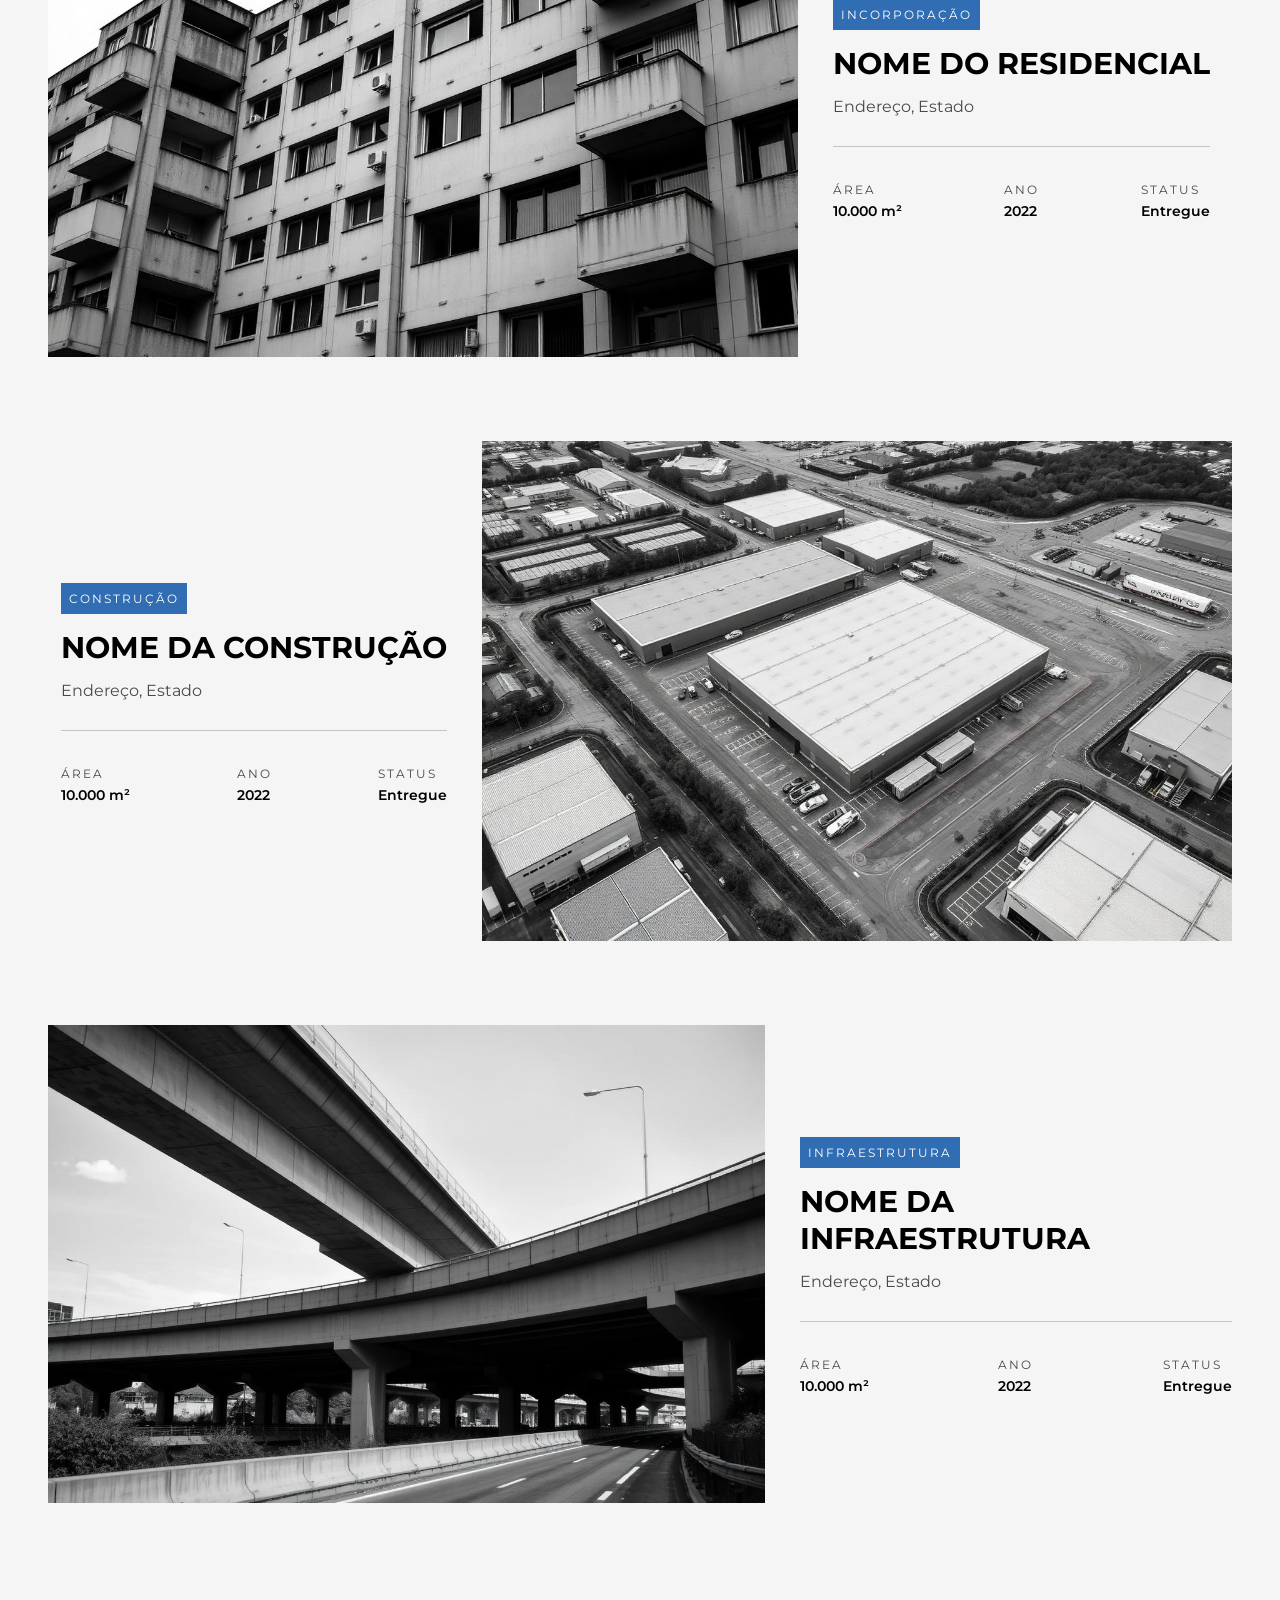
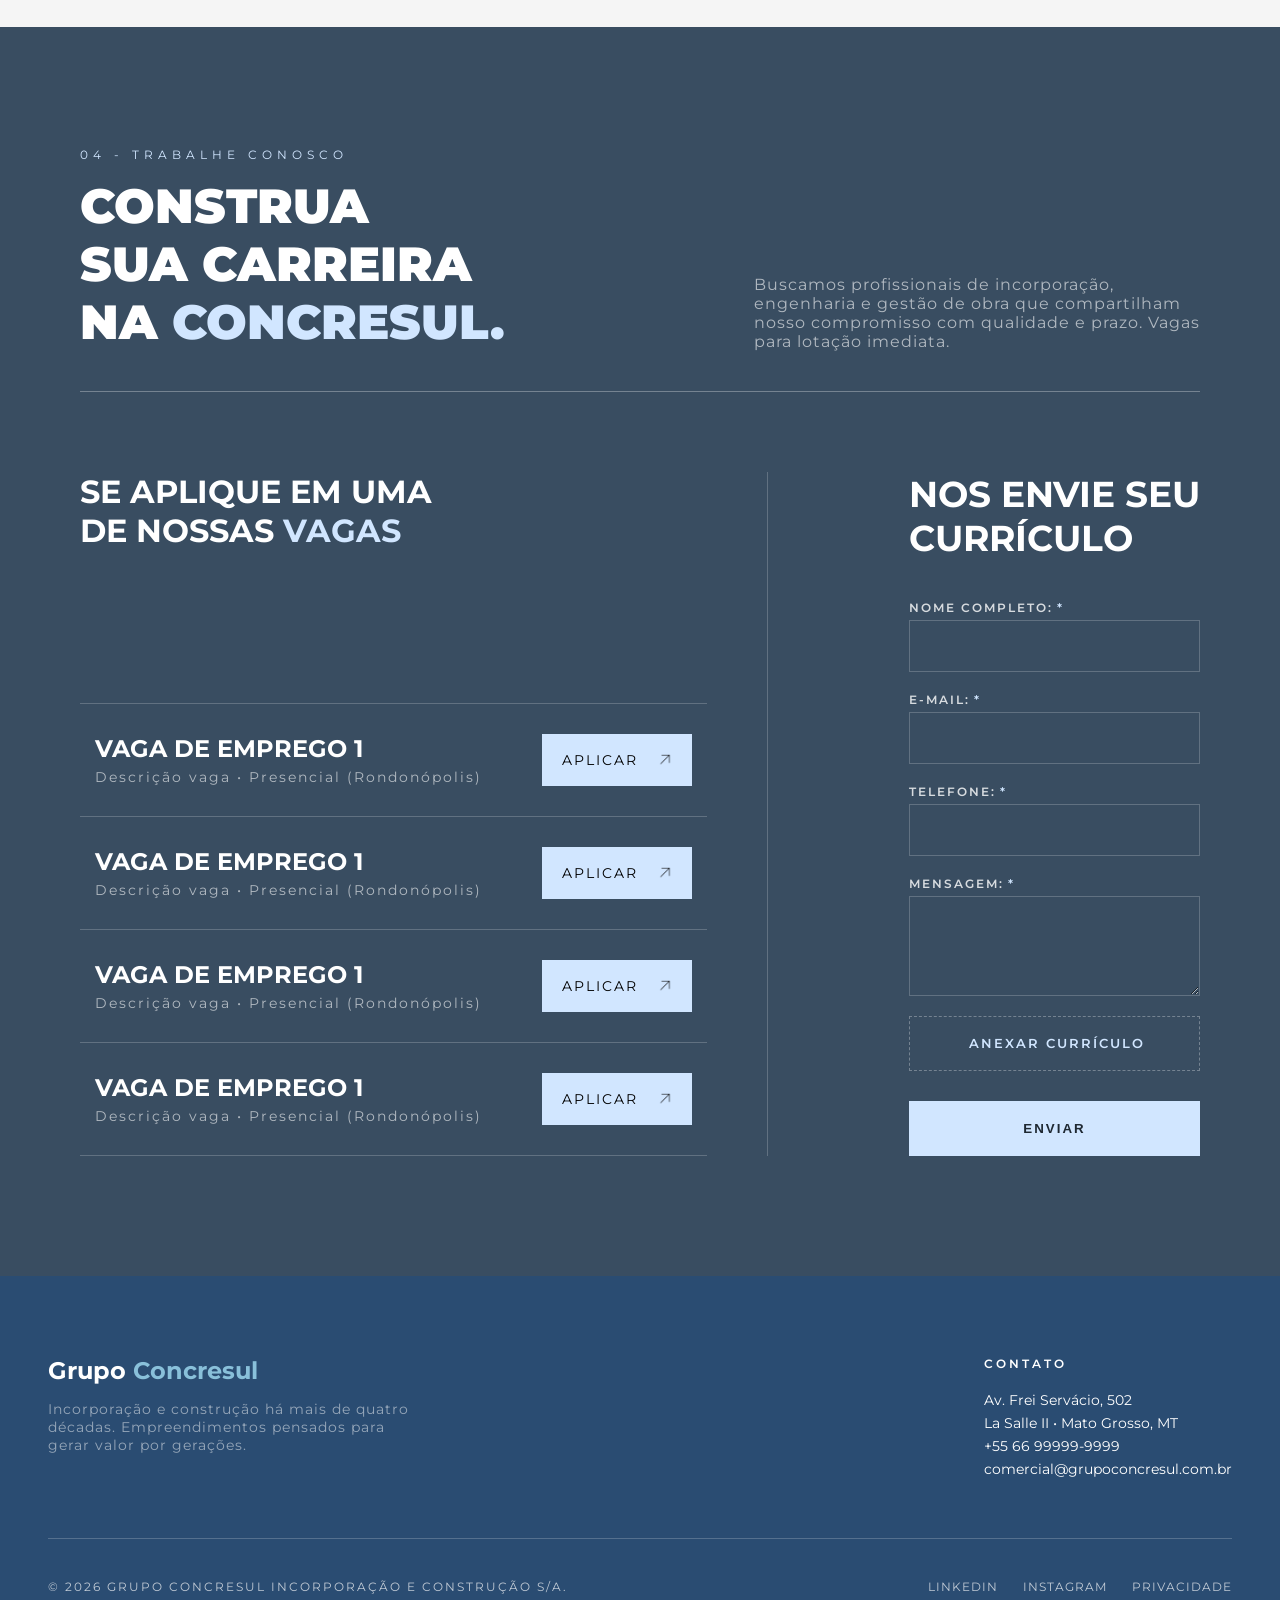
==== commit ebd17868: "Décimo sexto commit - Adesão de todas as subpages, faltando somente alguns detalhes" ====
--- a/index.html
+++ b/index.html
@@ -5,6 +5,7 @@
     <meta name="viewport" content="width=device-width, initial-scale=1.0">
     <title>Grupo Concresul</title>
     <link rel="stylesheet" href="style.css">
+    <link rel="stylesheet" href="https://cdn.jsdelivr.net/npm/bootstrap-icons@1.11.3/font/bootstrap-icons.css">
 </head>
 <body>
     <header class="header">
@@ -16,10 +17,10 @@
 
         <nav>
             <ul class="opcoes">
-                <li><a href="">HISTÓRIA</a></li>
-                <li><a href="">ATUAÇÃO</a></li>
-                <li><a href="">PORTFÓLIO</a></li>
-                <li><a href="">CARREIRAS</a></li>
+                <li><a href="#historia">HISTÓRIA</a></li>
+                <li><a href="#areas-de-atuacao">ATUAÇÃO</a></li>
+                <li><a href="#portfolio">PORTFÓLIO</a></li>
+                <li><a href="#trabalhe-conosco">CARREIRAS</a></li>
             </ul>
         </nav>
 
@@ -72,7 +73,7 @@
         </div>
     </section>
 
-    <section class="historia">
+    <section class="historia"  id="historia">
         <div class="historia-container">
             <div class="historia-header">
                 <p class="historia-label">01 - NOSSA HISTÓRIA</p>
@@ -120,7 +121,7 @@
         </div>
     </section>
 
-    <section class="areas">
+    <section class="areas" id="areas-de-atuacao">
 
         <div class="areas-content">
 
@@ -135,64 +136,69 @@
             <div class="areas-grid">
 
                 <div class="area-card">
-                    <div class="card-header">
-                        <p class="area-numero">01</p>
-                        <h3 class="area-titulo">INCORPORAÇÃO IMOBILIÁRIA</h3>
-                        <p class="area-descricao">
-                            Prospecção de terrenos, viabilidade,<br>
-                            lançamento e gestão de empreendimentos<br>
-                            residenciais e comerciais de alto padrão.
-                        </p>
-                    </div>
-                    <div class="area-image">
-                        <img src="images/area-corporativo.jpg" alt="">
-                    </div>
-                    <div class="area-botao">
-                        <a href="#">VER MAIS</a>
-                    </div>
+                    <a href="sub-pages/incorporacao.html">
+                        <div class="card-header">
+                            <p class="area-numero">01</p>
+                            <h3 class="area-titulo">INCORPORAÇÃO IMOBILIÁRIA</h3>
+                            <p class="area-descricao">
+                                Prospecção de terrenos, viabilidade,<br>
+                                lançamento e gestão de empreendimentos<br>
+                                residenciais e comerciais de alto padrão.
+                            </p>
+                            <p class="area-botao">VER INCORPORAÇÕES <i class="bi bi-arrow-right"></i>
+                            </p>
+                        </div>
+                        <div class="area-image">
+                            <img src="images/area-corporativo.jpg" alt="">
+                        </div>
+                    </a>
                 </div>
 
                 <div class="area-card">
-                    <div class="card-header">
-                        <p class="area-numero">02</p>
-                        <h3 class="area-titulo">CONSTRUÇÃO RESIDENCIAL</h3>
-                        <p class="area-descricao">
-                            Edifícios residenciais executados<br> 
-                            com equipe própria, controle rigoroso<br> cronograma e padrão de acabamento.
-                        </p>
-                    </div>
-                    <div class="area-image">
-                        <img src="images/area-industrial.jpg" alt="">
-                    </div>
-                    <div class="area-botao">
-                        <a href="#">VER MAIS</a>
-                    </div>
+                    <a href="sub-pages/construcao.html">
+                        <div class="card-header">
+                            <p class="area-numero">02</p>
+                            <h3 class="area-titulo">CONSTRUÇÃO RESIDENCIAL</h3>
+                            <p class="area-descricao">
+                                Edifícios residenciais executados<br> 
+                                com equipe própria, controle rigoroso<br> cronograma e padrão de acabamento.
+                            </p>
+                            <p class="area-botao">VER CONSTRUÇÕES <i class="bi bi-arrow-right"></i>
+                            </p>
+                        </div>
+                        <div class="area-image">
+                            <img src="images/area-industrial.jpg" alt="">
+                        </div>
+                    </a>
                 </div>
 
                 <div class="area-card">
-                    <div class="card-header">
-                        <p class="area-numero">03</p>
-                        <h3 class="area-titulo">OBRAS CORPORATIVAS & INFRA</h3>
-                        <p class="area-descricao">
-                            Edifícios corporativos, retrofit e obras de<br>
-                            infraestrutura para clientes públicos e<br>
-                            privados em todo o Sul e Sudeste.
-                        </p>
-                    </div>
-                    <div class="area-image">
-                        <img src="images/area-infra.jpg" alt="">
-                    </div>
-                    <div class="area-botao">
-                        <a href="#">VER MAIS</a>
-                    </div>
-                </div>
-
+                    <a href="sub-pages/infra.html">
+                        <div class="card-header">
+                            <p class="area-numero">03</p>
+                            <h3 class="area-titulo">OBRAS CORPORATIVAS & INFRA</h3>
+                            <p class="area-descricao">
+                                Edifícios corporativos, retrofit e obras de<br>
+                                infraestrutura para clientes públicos e<br>
+                                privados em todo o Sul e Sudeste.
+                            </p>
+                            <p class="area-botao">VER INFRAESTRUTURAS <i class="bi bi-arrow-right"></i>
+                            </p>
+
+                        </div>
+
+                        <div class="area-image">
+                            <img src="images/area-infra.jpg" alt="">
+                        </div>
+                    </a>
+                </div>
+                
             </div>
 
         </div>
     </section>
 
-    <section class="portfolio">
+    <section class="portfolio" id="portfolio">
 
         <div class="portfolio-container">
 
@@ -309,7 +315,7 @@
         </div>
     </section>
     
-    <section class="carrers">
+    <section class="carrers" id="trabalhe-conosco">
 
         <div class="carrers-container">
 
--- a/style.css
+++ b/style.css
@@ -335,12 +335,17 @@
     gap: 35px;
 }
 
-.area-card{
-    display: flex;
-    flex-direction: column;
-    gap: 25px;
+.area-card a{
+    display: flex;
+    flex-direction: column;
+    gap: 32px;
     transition: transform 0.3s ease;
     cursor: pointer;
+}
+
+.area-card a{
+    text-decoration: none;
+    color: black;
 }
 
 .area-card .card-header{
@@ -369,20 +374,23 @@
 .card-header{
     display: flex;
     flex-direction: column;
-    gap: 25px;
 }
 
 .area-numero{
     border-top: 2px solid black;
-    padding-top: 25px;
+    padding-top: 24px;
     font-size: 14px;
     font-weight: bold;
     color: rgb(49, 109, 179);
+
+    margin: 0px 0px 16px;
 }
 
 .area-titulo{
     font-size: 22px;
     font-weight: 700;
+
+    margin: 0px 0px 16px;
 }
 
 .area-descricao{
@@ -390,24 +398,13 @@
     letter-spacing: 2px;
 }
 
-.area-botao a{
-    width: 100%;
-    display: flex;
-    justify-content: center;
-    padding: 15px 0px;
-    background-color: rgb(20, 58, 100);
+.area-botao{
+    margin: 16px 0px 0px;
+    font-size: 12px;
+    color: rgb(65, 118, 179);
     text-decoration: none;
-    color: rgba(255, 255, 255, 0.7);
-    font-weight: bold;
-    font-size: 14px;
-    border: 1px solid rgb(20, 58, 100);
-    transition: all 0.2s ease;
-}
-
-.area-botao a:hover{
-    background-color: transparent;
-    border-color: black;
-    color: black;
+    font-weight: 600;
+    letter-spacing: 2px;
 }
 
 /* ===================== */
